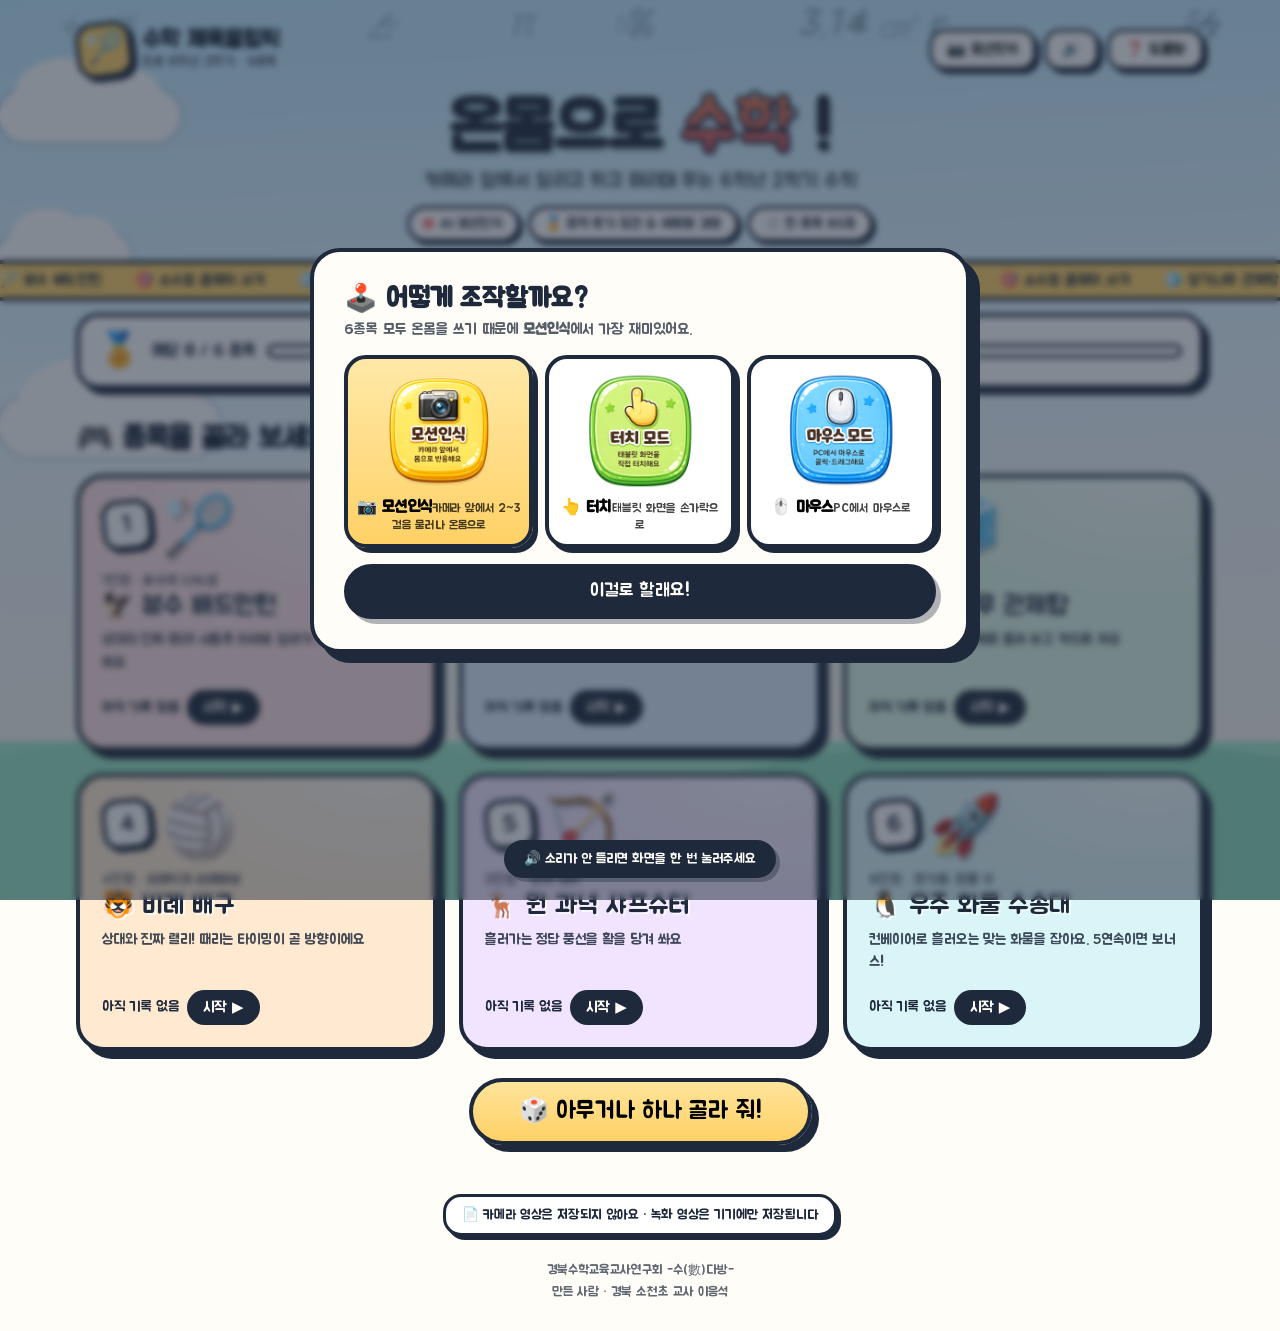
==== index.html @ 49c8850b "수학 체육올림픽 6학년판 첫 배포 초등 6학년 2학기 수학 × 체육 융합 · 모션인식 웹 게임 6종목. 5학년판 엔진을 복제하고 4학년판 pose.js를 얹어 6종목 모두 온몸 포" ====
<!doctype html>
<html lang="ko">
<head>
<meta charset="UTF-8">
<meta name="viewport" content="width=device-width, initial-scale=1, viewport-fit=cover">
<title>🏃 수학 체육올림픽 6학년</title>
<meta name="description" content="초등 6학년 2학기 수학 × 체육 융합. 카메라 앞에서 온몸으로 즐기는 AI 모션인식 수학 놀이 6종목.">
<meta name="theme-color" content="#FFD166">
<meta property="og:type" content="website">
<meta property="og:title" content="🏃 수학 체육올림픽 6학년">
<meta property="og:description" content="초등 6학년 2학기 · 표적·투기 도전 & 네트형 경쟁 6종목">
<meta property="og:locale" content="ko_KR">
<link rel="icon" href="data:image/svg+xml,<svg xmlns='http://www.w3.org/2000/svg' viewBox='0 0 100 100'><text y='.9em' font-size='90'>🏸</text></svg>">
<link rel="stylesheet" href="css/jua.css">
<link rel="stylesheet" href="css/landing.css?v=1">
</head>
<body>

<!-- ══════════ 배경 ══════════ -->
<div class="bg-scene" aria-hidden="true">
  <div class="bg-sky"></div>
  <div class="bg-symbols" id="bgSymbols"></div>
  <i class="cloud" style="width:180px;height:52px;top:10%;animation-duration:64s"></i>
  <i class="cloud" style="width:130px;height:40px;top:26%;animation-duration:82s;animation-delay:-30s"></i>
  <i class="cloud" style="width:220px;height:60px;top:44%;animation-duration:96s;animation-delay:-60s"></i>
  <div class="bg-hills"></div>
</div>

<div class="wrap">

  <!-- ══════════ 헤더 ══════════ -->
  <header class="topbar">
    <div class="brand">
      <span class="brand-badge">🏸</span>
      <span class="brand-txt">
        <strong>수학 체육올림픽</strong>
        <span>초등 6학년 2학기 · 6종목</span>
      </span>
    </div>
    <div class="tools">
      <button class="tool" id="modeBtn">📷 모드</button>
      <button class="tool" id="volBtn">🔊</button>
      <button class="tool" id="helpBtn">❓ 도움말</button>
    </div>
  </header>

  <!-- ══════════ 히어로 ══════════ -->
  <section class="hero">
    <h1 class="hero-title">
      <span class="jump" style="--d:0s">온</span><span class="jump" style="--d:.05s">몸</span><span class="jump" style="--d:.10s">으</span><span class="jump" style="--d:.15s">로</span>
      <span class="jump hot" style="--d:.24s">수</span><span class="jump hot" style="--d:.29s">학</span>
      <span class="jump" style="--d:.36s">!</span>
    </h1>
    <p class="hero-sub">카메라 앞에서 달리고 뛰고 때리며 푸는 6학년 2학기 수학</p>
    <div class="hero-tags">
      <span class="chip"><span class="blink-dot"></span> AI 모션인식</span>
      <span class="chip">🏅 표적·투기 도전 &amp; 네트형 경쟁</span>
      <span class="chip">⏱️ 한 종목 60초</span>
    </div>
  </section>
</div>

<div class="ticker" aria-hidden="true">
  <div class="ticker-track" id="tickerTrack"></div>
</div>

<div class="wrap">
  <!-- ══════════ 진행도 ══════════ -->
  <div id="trophySlot"></div>

  <!-- ══════════ 종목 ══════════ -->
  <div class="sec-head">
    <h2 class="sec-title">🎮 종목을 골라 보세요!</h2>
    <p class="sec-sub">카드를 누르면 바로 시작해요 🚩</p>
  </div>
  <div class="grid" id="grid"></div>

  <div class="cta-row">
    <button class="cta" id="randomStartBtn">🎲 아무거나 하나 골라 줘!</button>
  </div>

  <!-- ══════════ 푸터 ══════════ -->
  <footer class="foot">
    <p class="foot-note">📄 카메라 영상은 저장되지 않아요 · 녹화 영상은 기기에만 저장됩니다</p>
    <p class="foot-credit">
      경북수학교육교사연구회 -수(數)다방-<br>
      만든 사람 · 경북 소천초 교사 이응석
    </p>
  </footer>
</div>

<!-- ══════════ 조작 방식 ══════════ -->
<div class="sheet" id="modeSheet">
  <div class="sheet-box">
    <h2 class="sheet-title">🕹️ 어떻게 조작할까요?</h2>
    <p class="sheet-sub">6종목 모두 온몸을 쓰기 때문에 <b>모션인식</b>에서 가장 재미있어요.</p>
    <div class="mode-row">
      <button class="mode-btn" data-mode="motion">
        <img src="assets/button1.png" alt="">
        <div><b>📷 모션인식</b><small>카메라 앞에서 2~3걸음 물러나 온몸으로</small></div>
      </button>
      <button class="mode-btn" data-mode="touch">
        <img src="assets/button2.png" alt="">
        <div><b>👆 터치</b><small>태블릿 화면을 손가락으로</small></div>
      </button>
      <button class="mode-btn" data-mode="mouse">
        <img src="assets/button3.png" alt="">
        <div><b>🖱️ 마우스</b><small>PC에서 마우스로</small></div>
      </button>
    </div>
    <button class="sheet-close" data-close>이걸로 할래요!</button>
  </div>
</div>

<!-- ══════════ 도움말 ══════════ -->
<div class="sheet" id="helpSheet">
  <div class="sheet-box">
    <h2 class="sheet-title">🏃 온몸으로 답을 때려요!</h2>
    <p class="sheet-sub">정답을 손가락으로 고르는 게 아니라, 달려가고 뛰어서 맞혀요.</p>
    <div class="help-steps">
      <img src="assets/help1.png" alt="1단계 모션 인식은 손을 들어 준비, 2단계 터치 방식은 화면을 눌러 시작">
      <img src="assets/help2.png" alt="3단계 60초 동안 신나게 게임하기, 4단계 사진과 영상 저장하기">
    </div>
    <p class="note">
      <b>계산은 머리로 한 번, 답은 몸으로 한 번.</b><br>
      셔틀콕 아래로 <b>달려가고</b>, 접시를 <b>쳐내고</b>, 공을 <b>내리꽂아요.</b><br>
      3연속 맞히면 단계가 오르고, 마지막 10초는 <b>코인 2배</b>예요!
    </p>
    <button class="sheet-close" data-close>알겠어요!</button>
  </div>
</div>

<script type="module">
import { HighScore, InputMode, FileAudioLoop, showSoundHint } from "./js/engine.js?v=4";
import { CHARACTERS, irisTransition } from "./js/party.js?v=2";

const isMuted = () => localStorage.getItem("smo_muted") === "1";
const bgm = new FileAudioLoop("assets/sounds/bgm.mp3", 0.35);
if (!isMuted()) bgm.play(showSoundHint);

// 카드 색은 종목마다 다르게 — 스테이지 셀렉트처럼 한눈에 구분되게 한다
const UNITS = [
  { id: "n1", emoji: "🏸", unit: "1단원 · 분수의 나눗셈", name: "분수 배드민턴",
    motion: "상대와 진짜 랠리! 셔틀콕 아래로 달려가 자세로 방향을 정해요",
    href: "games/u1-fracdiv.html", bg: "#FFE1E1" },
  { id: "n2", emoji: "🎯", unit: "2단원 · 소수의 나눗셈", name: "소수점 클레이 사격",
    motion: "떨어지는 접시 셋 중 정답만 손을 뻗어 쳐내요",
    href: "games/u2-decdiv.html", bg: "#DCEEFF" },
  { id: "n3", emoji: "🧊", unit: "3단원 · 공간과 입체", name: "쌓기나무 관제탑",
    motion: "손을 크게 휘둘러 입체를 돌려 보고 카드를 쳐요",
    href: "games/u3-solid.html", bg: "#DFF8E7" },
  { id: "n4", emoji: "🏐", unit: "4단원 · 비례식과 비례배분", name: "비례 배구",
    motion: "상대와 진짜 랠리! 때리는 타이밍이 곧 방향이에요",
    href: "games/u4-ratio.html", bg: "#FFEAD1" },
  { id: "n5", emoji: "🏹", unit: "5단원 · 원의 넓이", name: "원 과녁 샤프슈터",
    motion: "흘러가는 정답 풍선을 활을 당겨 쏴요",
    href: "games/u5-circle.html", bg: "#F1E4FF" },
  { id: "n6", emoji: "🚀", unit: "6단원 · 원기둥·원뿔·구", name: "우주 화물 수송대",
    motion: "컨베이어로 흘러오는 맞는 화물을 잡아요. 5연속이면 보너스!",
    href: "games/u6-cylinder.html", bg: "#D9F5F7" },
];

function goToGame(href) {
  bgm.stop();
  irisTransition(() => { location.href = href; });
}

// 별은 따로 저장하지 않고 각 종목의 최고 기록에서 파생한다 (동메달 이상이면 ⭐)
function hasStar(best) { return !!(best && best.label && !best.label.startsWith("🏅")); }

let starCount = 0;
const grid = document.getElementById("grid");
UNITS.forEach((u, i) => {
  const best = HighScore.get(u.id);
  if (hasStar(best)) starCount++;
  const card = document.createElement("button");
  card.className = "card";
  card.style.setProperty("--bg", u.bg);
  card.style.setProperty("--i", i);
  card.innerHTML = `
    <span class="shine" aria-hidden="true"></span>
    ${best ? `<span class="card-medal">${best.label.split(" ")[0]} 기록</span>` : ""}
    <span class="card-top">
      <span class="card-num">${i + 1}</span>
      <span class="card-emoji">${u.emoji}</span>
    </span>
    <span class="card-unit">${u.unit}</span>
    <span class="card-name">${CHARACTERS[u.id].emoji} ${u.name}</span>
    <span class="card-motion">${u.motion}</span>
    <span class="card-foot">
      <span class="card-best">${best ? best.label : "아직 기록 없음"}</span>
      <span class="card-go">시작 ▶</span>
    </span>
  `;
  card.addEventListener("click", () => setTimeout(() => goToGame(u.href), 120));
  grid.appendChild(card);
});

// 진행도 — 몇 종목에서 메달을 땄는지
const trophy = document.getElementById("trophySlot");
const done = starCount, total = UNITS.length;
trophy.innerHTML = `
  <div class="trophy ${done >= total ? "win" : ""}">
    <span style="font-size:clamp(24px,4vw,34px)">${done >= total ? "🏆" : "🏅"}</span>
    <span>${done >= total ? "6종목 모두 메달! 종합 우승!" : `메달 <b>${done}</b> / ${total} 종목`}</span>
    <span class="trophy-bar"><i style="width:${(done / total) * 100}%"></i></span>
  </div>`;

document.getElementById("randomStartBtn").addEventListener("click", () => {
  goToGame(UNITS[Math.floor(Math.random() * UNITS.length)].href);
});

// ── 배경에 떠오르는 수학 기호 ──
const symbols = ["÷", "×", "π", "½", "3.14", "r", "＋", "∠", "㎤", "%", "⅓", "≒"];
const bg = document.getElementById("bgSymbols");
for (let i = 0; i < 14; i++) {
  const s = document.createElement("i");
  s.textContent = symbols[i % symbols.length];
  s.style.left = `${Math.random() * 96}%`;
  s.style.animationDuration = `${18 + Math.random() * 22}s`;
  s.style.animationDelay = `${-Math.random() * 30}s`;
  bg.appendChild(s);
}

// ── 흐르는 띠 ──
const tickerWords = [
  "🏸 분수 배드민턴", "🎯 소수점 클레이 사격", "🧊 쌓기나무 관제탑",
  "🏐 비례 배구", "🏹 원 과녁 샤프슈터", "🚀 우주 화물 수송대",
];
const track = document.getElementById("tickerTrack");
track.innerHTML = [...tickerWords, ...tickerWords].map((w) => `<span>${w}</span>`).join("");

// ── 모달 ──
function openSheet(el) { el.classList.add("open"); }
function closeSheet(el) { el.classList.remove("open"); }
document.querySelectorAll(".sheet").forEach((sheet) => {
  sheet.addEventListener("click", (e) => { if (e.target === sheet) closeSheet(sheet); });
  sheet.querySelectorAll("[data-close]").forEach((b) => b.addEventListener("click", () => closeSheet(sheet)));
});
document.addEventListener("keydown", (e) => {
  if (e.key === "Escape") document.querySelectorAll(".sheet.open").forEach(closeSheet);
});

const modeSheet = document.getElementById("modeSheet");
const modeBtn = document.getElementById("modeBtn");
function refreshModeBtn() {
  modeBtn.textContent = InputMode.label(InputMode.get());
  document.querySelectorAll(".mode-btn").forEach((b) => {
    b.classList.toggle("selected", b.dataset.mode === InputMode.get());
  });
}
modeBtn.addEventListener("click", () => openSheet(modeSheet));
document.querySelectorAll(".mode-btn").forEach((btn) => {
  btn.addEventListener("click", () => { InputMode.set(btn.dataset.mode); refreshModeBtn(); });
});
refreshModeBtn();
// 이번 브라우저 세션(탭)에서 아직 조작 방식을 안 물었다면 첫 진입에 한 번만 띄운다
if (!sessionStorage.getItem("smo6_mode_shown")) {
  sessionStorage.setItem("smo6_mode_shown", "1");
  openSheet(modeSheet);
}

document.getElementById("helpBtn").addEventListener("click", () => openSheet(document.getElementById("helpSheet")));

const volBtn = document.getElementById("volBtn");
volBtn.addEventListener("click", () => {
  const muted = localStorage.getItem("smo_muted") === "1";
  localStorage.setItem("smo_muted", muted ? "0" : "1");
  volBtn.textContent = muted ? "🔊" : "🔇";
  bgm.setMuted(!muted);
});
if (localStorage.getItem("smo_muted") === "1") volBtn.textContent = "🔇";
</script>
</body>
</html>
---- css/jua.css ----
/* 배달의민족 주아체 (Google Fonts 'Jua', SIL OFL 1.1) — 학교망·오프라인에서도 뜨도록 자체 서버에 내장 */
@font-face {
  font-family: 'Jua';
  font-style: normal;
  font-weight: 400;
  font-display: swap;
  src: url(../assets/fonts/jua-2.woff2) format('woff2');
  unicode-range: U+d723-d728, U+d72a-d733, U+d735-d748, U+d74a-d74f, U+d752-d753, U+d755-d757, U+d75a-d75f, U+d762-d764, U+d766-d768, U+d76a-d76b, U+d76d-d76f, U+d771-d787, U+d789-d78b, U+d78d-d78f, U+d791-d797, U+d79a, U+d79c, U+d79e-d7a3, U+f900-f909, U+f90b-f92e;
}
@font-face {
  font-family: 'Jua';
  font-style: normal;
  font-weight: 400;
  font-display: swap;
  src: url(../assets/fonts/jua-3.woff2) format('woff2');
  unicode-range: U+d679-d68b, U+d68e-d69e, U+d6a0, U+d6a2-d6a7, U+d6a9-d6c3, U+d6c6-d6c7, U+d6c9-d6cb, U+d6cd-d6d3, U+d6d5-d6d6, U+d6d8-d6e3, U+d6e5-d6e7, U+d6e9-d6fb, U+d6fd-d717, U+d719-d71f, U+d721-d722;
}
@font-face {
  font-family: 'Jua';
  font-style: normal;
  font-weight: 400;
  font-display: swap;
  src: url(../assets/fonts/jua-4.woff2) format('woff2');
  unicode-range: U+d5bc-d5c7, U+d5ca-d5cb, U+d5cd-d5cf, U+d5d1-d5d7, U+d5d9-d5da, U+d5dc, U+d5de-d5e3, U+d5e6-d5e7, U+d5e9-d5eb, U+d5ed-d5f6, U+d5f8, U+d5fa-d5ff, U+d602-d603, U+d605-d607, U+d609-d60f, U+d612-d613, U+d616-d61b, U+d61d-d637, U+d63a-d63b, U+d63d-d63f, U+d641-d647, U+d64a-d64c, U+d64e-d653, U+d656-d657, U+d659-d65b, U+d65d-d666, U+d668, U+d66a-d678;
}
@font-face {
  font-family: 'Jua';
  font-style: normal;
  font-weight: 400;
  font-display: swap;
  src: url(../assets/fonts/jua-5.woff2) format('woff2');
  unicode-range: U+d507, U+d509-d50b, U+d50d-d513, U+d515-d53b, U+d53e-d53f, U+d541-d543, U+d545-d54c, U+d54e, U+d550, U+d552-d557, U+d55a-d55b, U+d55d-d55f, U+d561-d564, U+d566-d567, U+d56a, U+d56c, U+d56e-d573, U+d576-d577, U+d579-d583, U+d585-d586, U+d58a-d5a4, U+d5a6-d5bb;
}
@font-face {
  font-family: 'Jua';
  font-style: normal;
  font-weight: 400;
  font-display: swap;
  src: url(../assets/fonts/jua-6.woff2) format('woff2');
  unicode-range: U+d464-d477, U+d47a-d47b, U+d47d-d47f, U+d481-d487, U+d489-d48a, U+d48c, U+d48e-d4e7, U+d4e9-d503, U+d505-d506;
}
@font-face {
  font-family: 'Jua';
  font-style: normal;
  font-weight: 400;
  font-display: swap;
  src: url(../assets/fonts/jua-7.woff2) format('woff2');
  unicode-range: U+d3bf-d3c7, U+d3ca-d3cf, U+d3d1-d3eb, U+d3ee-d3ef, U+d3f1-d3f3, U+d3f5-d3fb, U+d3fd-d400, U+d402-d45b, U+d45d-d463;
}
@font-face {
  font-family: 'Jua';
  font-style: normal;
  font-weight: 400;
  font-display: swap;
  src: url(../assets/fonts/jua-8.woff2) format('woff2');
  unicode-range: U+d2ff, U+d302-d304, U+d306-d30b, U+d30f, U+d311-d313, U+d315-d31b, U+d31e, U+d322-d324, U+d326-d327, U+d32a-d32b, U+d32d-d32f, U+d331-d337, U+d339-d33c, U+d33e-d37b, U+d37e-d37f, U+d381-d383, U+d385-d38b, U+d38e-d390, U+d392-d397, U+d39a-d39b, U+d39d-d39f, U+d3a1-d3a7, U+d3a9-d3aa, U+d3ac, U+d3ae-d3b3, U+d3b5-d3b7, U+d3b9-d3bb, U+d3bd-d3be;
}
@font-face {
  font-family: 'Jua';
  font-style: normal;
  font-weight: 400;
  font-display: swap;
  src: url(../assets/fonts/jua-9.woff2) format('woff2');
  unicode-range: U+d257-d27f, U+d281-d29b, U+d29d-d29f, U+d2a1-d2ab, U+d2ad-d2b7, U+d2ba-d2bb, U+d2bd-d2bf, U+d2c1-d2c7, U+d2c9-d2ef, U+d2f2-d2f3, U+d2f5-d2f7, U+d2f9-d2fe;
}
@font-face {
  font-family: 'Jua';
  font-style: normal;
  font-weight: 400;
  font-display: swap;
  src: url(../assets/fonts/jua-10.woff2) format('woff2');
  unicode-range: U+d1b4, U+d1b6-d1f3, U+d1f5-d22b, U+d22e-d22f, U+d231-d233, U+d235-d23b, U+d23d-d240, U+d242-d256;
}
@font-face {
  font-family: 'Jua';
  font-style: normal;
  font-weight: 400;
  font-display: swap;
  src: url(../assets/fonts/jua-11.woff2) format('woff2');
  unicode-range: U+d105-d12f, U+d132-d133, U+d135-d137, U+d139-d13f, U+d141-d142, U+d144, U+d146-d14b, U+d14e-d14f, U+d151-d153, U+d155-d15b, U+d15e-d187, U+d189-d19f, U+d1a2-d1a3, U+d1a5-d1a7, U+d1a9-d1af, U+d1b2-d1b3;
}
@font-face {
  font-family: 'Jua';
  font-style: normal;
  font-weight: 400;
  font-display: swap;
  src: url(../assets/fonts/jua-12.woff2) format('woff2');
  unicode-range: U+d04b-d04f, U+d051-d057, U+d059-d06b, U+d06d-d06f, U+d071-d073, U+d075-d07b, U+d07e-d0a3, U+d0a6-d0a7, U+d0a9-d0ab, U+d0ad-d0b3, U+d0b6, U+d0b8, U+d0ba-d0bf, U+d0c2-d0c3, U+d0c5-d0c7, U+d0c9-d0cf, U+d0d2, U+d0d6-d0db, U+d0de-d0df, U+d0e1-d0e3, U+d0e5-d0eb, U+d0ee-d0f0, U+d0f2-d104;
}
@font-face {
  font-family: 'Jua';
  font-style: normal;
  font-weight: 400;
  font-display: swap;
  src: url(../assets/fonts/jua-13.woff2) format('woff2');
  unicode-range: U+cfa2-cfc3, U+cfc5-cfdf, U+cfe2-cfe3, U+cfe5-cfe7, U+cfe9-cff4, U+cff6-cffb, U+cffd-cfff, U+d001-d003, U+d005-d017, U+d019-d033, U+d036-d037, U+d039-d03b, U+d03d-d04a;
}
@font-face {
  font-family: 'Jua';
  font-style: normal;
  font-weight: 400;
  font-display: swap;
  src: url(../assets/fonts/jua-14.woff2) format('woff2');
  unicode-range: U+cef0-cef3, U+cef6, U+cef9-ceff, U+cf01-cf03, U+cf05-cf07, U+cf09-cf0f, U+cf11-cf12, U+cf14-cf1b, U+cf1d-cf1f, U+cf21-cf2f, U+cf31-cf53, U+cf56-cf57, U+cf59-cf5b, U+cf5d-cf63, U+cf66, U+cf68, U+cf6a-cf6f, U+cf71-cf84, U+cf86-cf8b, U+cf8d-cfa1;
}
@font-face {
  font-family: 'Jua';
  font-style: normal;
  font-weight: 400;
  font-display: swap;
  src: url(../assets/fonts/jua-15.woff2) format('woff2');
  unicode-range: U+ce3c-ce57, U+ce5a-ce5b, U+ce5d-ce5f, U+ce61-ce67, U+ce6a, U+ce6c, U+ce6e-ce73, U+ce76-ce77, U+ce79-ce7b, U+ce7d-ce83, U+ce85-ce88, U+ce8a-ce8f, U+ce91-ce93, U+ce95-ce97, U+ce99-ce9f, U+cea2, U+cea4-ceab, U+cead-cee3, U+cee6-cee7, U+cee9-ceeb, U+ceed-ceef;
}
@font-face {
  font-family: 'Jua';
  font-style: normal;
  font-weight: 400;
  font-display: swap;
  src: url(../assets/fonts/jua-16.woff2) format('woff2');
  unicode-range: U+cd92-cd93, U+cd96-cd97, U+cd99-cd9b, U+cd9d-cda3, U+cda6-cda8, U+cdaa-cdaf, U+cdb1-cdc3, U+cdc5-cdcb, U+cdcd-cde7, U+cde9-ce03, U+ce05-ce1f, U+ce22-ce34, U+ce36-ce3b;
}
@font-face {
  font-family: 'Jua';
  font-style: normal;
  font-weight: 400;
  font-display: swap;
  src: url(../assets/fonts/jua-17.woff2) format('woff2');
  unicode-range: U+ccef-cd07, U+cd0a-cd0b, U+cd0d-cd1a, U+cd1c, U+cd1e-cd2b, U+cd2d-cd5b, U+cd5d-cd77, U+cd79-cd91;
}
@font-face {
  font-family: 'Jua';
  font-style: normal;
  font-weight: 400;
  font-display: swap;
  src: url(../assets/fonts/jua-18.woff2) format('woff2');
  unicode-range: U+cc3f-cc43, U+cc46-cc47, U+cc49-cc4b, U+cc4d-cc53, U+cc55-cc58, U+cc5a-cc5f, U+cc61-cc97, U+cc9a-cc9b, U+cc9d-cc9f, U+cca1-cca7, U+ccaa, U+ccac, U+ccae-ccb3, U+ccb6-ccb7, U+ccb9-ccbb, U+ccbd-cccf, U+ccd1-cce3, U+cce5-ccee;
}
@font-face {
  font-family: 'Jua';
  font-style: normal;
  font-weight: 400;
  font-display: swap;
  src: url(../assets/fonts/jua-19.woff2) format('woff2');
  unicode-range: U+cb91-cbd3, U+cbd5-cbe3, U+cbe5-cc0b, U+cc0e-cc0f, U+cc11-cc13, U+cc15-cc1b, U+cc1d-cc20, U+cc23-cc27, U+cc2a-cc2b, U+cc2d, U+cc2f, U+cc31-cc37, U+cc3a, U+cc3c;
}
@font-face {
  font-family: 'Jua';
  font-style: normal;
  font-weight: 400;
  font-display: swap;
  src: url(../assets/fonts/jua-20.woff2) format('woff2');
  unicode-range: U+caf4-cb47, U+cb4a-cb90;
}
@font-face {
  font-family: 'Jua';
  font-style: normal;
  font-weight: 400;
  font-display: swap;
  src: url(../assets/fonts/jua-21.woff2) format('woff2');
  unicode-range: U+ca4a-ca4b, U+ca4e-ca4f, U+ca51-ca53, U+ca55-ca5b, U+ca5d-ca60, U+ca62-ca83, U+ca85-cabb, U+cabe-cabf, U+cac1-cac3, U+cac5-cacb, U+cacd-cad0, U+cad2, U+cad4-cad8, U+cada-caf3;
}
@font-face {
  font-family: 'Jua';
  font-style: normal;
  font-weight: 400;
  font-display: swap;
  src: url(../assets/fonts/jua-22.woff2) format('woff2');
  unicode-range: U+c996-c997, U+c99a-c99c, U+c99e-c9bf, U+c9c2-c9c3, U+c9c5-c9c7, U+c9c9-c9cf, U+c9d2, U+c9d4, U+c9d7-c9d8, U+c9db, U+c9de-c9df, U+c9e1-c9e3, U+c9e5-c9e6, U+c9e8-c9eb, U+c9ee-c9f0, U+c9f2-c9f7, U+c9f9-ca0b, U+ca0d-ca28, U+ca2a-ca49;
}
@font-face {
  font-family: 'Jua';
  font-style: normal;
  font-weight: 400;
  font-display: swap;
  src: url(../assets/fonts/jua-23.woff2) format('woff2');
  unicode-range: U+c8e9-c8f4, U+c8f6-c8fb, U+c8fe-c8ff, U+c901-c903, U+c905-c90b, U+c90e-c910, U+c912-c917, U+c919-c92b, U+c92d-c94f, U+c951-c953, U+c955-c96b, U+c96d-c973, U+c975-c987, U+c98a-c98b, U+c98d-c98f, U+c991-c995;
}
@font-face {
  font-family: 'Jua';
  font-style: normal;
  font-weight: 400;
  font-display: swap;
  src: url(../assets/fonts/jua-24.woff2) format('woff2');
  unicode-range: U+c841-c84b, U+c84d-c86f, U+c872-c873, U+c875-c877, U+c879-c87f, U+c882-c884, U+c887-c88a, U+c88d-c8c3, U+c8c5-c8df, U+c8e1-c8e8;
}
@font-face {
  font-family: 'Jua';
  font-style: normal;
  font-weight: 400;
  font-display: swap;
  src: url(../assets/fonts/jua-25.woff2) format('woff2');
  unicode-range: U+c779-c77b, U+c77e-c782, U+c786, U+c78b, U+c78d, U+c78f, U+c792-c793, U+c795, U+c797, U+c799-c79f, U+c7a2, U+c7a7-c7ab, U+c7ae-c7bb, U+c7bd-c7c0, U+c7c2-c7c7, U+c7c9-c7dc, U+c7de-c7ff, U+c802-c803, U+c805-c807, U+c809, U+c80b-c80f, U+c812, U+c814, U+c817-c81b, U+c81e-c81f, U+c821-c823, U+c825-c82e, U+c830-c837, U+c839-c83b, U+c83d-c840;
}
@font-face {
  font-family: 'Jua';
  font-style: normal;
  font-weight: 400;
  font-display: swap;
  src: url(../assets/fonts/jua-26.woff2) format('woff2');
  unicode-range: U+c6bb-c6bf, U+c6c2, U+c6c4, U+c6c6-c6cb, U+c6ce-c6cf, U+c6d1-c6d3, U+c6d5-c6db, U+c6dd-c6df, U+c6e1-c6e7, U+c6e9-c6eb, U+c6ed-c6ef, U+c6f1-c6f8, U+c6fa-c703, U+c705-c707, U+c709-c70b, U+c70d-c716, U+c718, U+c71a-c71f, U+c722-c723, U+c725-c727, U+c729-c734, U+c736-c73b, U+c73e-c73f, U+c741-c743, U+c745-c74b, U+c74e-c750, U+c752-c757, U+c759-c773, U+c776-c777;
}
@font-face {
  font-family: 'Jua';
  font-style: normal;
  font-weight: 400;
  font-display: swap;
  src: url(../assets/fonts/jua-27.woff2) format('woff2');
  unicode-range: U+c5f5-c5fb, U+c5fe, U+c602-c605, U+c607, U+c609-c60f, U+c611-c61a, U+c61c-c623, U+c626-c627, U+c629-c62b, U+c62d, U+c62f-c632, U+c636, U+c638, U+c63a-c63f, U+c642-c643, U+c645-c647, U+c649-c652, U+c656-c65b, U+c65d-c65f, U+c661-c663, U+c665-c677, U+c679-c67b, U+c67d-c693, U+c696-c697, U+c699-c69b, U+c69d-c6a3, U+c6a6, U+c6a8, U+c6aa-c6af, U+c6b2-c6b3, U+c6b5-c6b7, U+c6b9-c6ba;
}
@font-face {
  font-family: 'Jua';
  font-style: normal;
  font-weight: 400;
  font-display: swap;
  src: url(../assets/fonts/jua-28.woff2) format('woff2');
  unicode-range: U+c517-c527, U+c52a-c52b, U+c52d-c52f, U+c531-c538, U+c53a, U+c53c, U+c53e-c543, U+c546-c547, U+c54b, U+c54d-c552, U+c556, U+c55a-c55b, U+c55d, U+c55f, U+c562-c563, U+c565-c567, U+c569-c56f, U+c572, U+c574, U+c576-c57b, U+c57e-c57f, U+c581-c583, U+c585-c586, U+c588-c58b, U+c58e, U+c590, U+c592-c596, U+c599-c5b3, U+c5b6-c5b7, U+c5ba, U+c5be-c5c3, U+c5ca-c5cb, U+c5cd, U+c5cf, U+c5d2-c5d3, U+c5d5-c5d7, U+c5d9-c5df, U+c5e1-c5e2, U+c5e4, U+c5e6-c5eb, U+c5ef, U+c5f1-c5f3;
}
@font-face {
  font-family: 'Jua';
  font-style: normal;
  font-weight: 400;
  font-display: swap;
  src: url(../assets/fonts/jua-29.woff2) format('woff2');
  unicode-range: U+c475-c4ef, U+c4f2-c4f3, U+c4f5-c4f7, U+c4f9-c4ff, U+c502-c50b, U+c50d-c516;
}
@font-face {
  font-family: 'Jua';
  font-style: normal;
  font-weight: 400;
  font-display: swap;
  src: url(../assets/fonts/jua-30.woff2) format('woff2');
  unicode-range: U+c3d0-c3d7, U+c3da-c3db, U+c3dd-c3de, U+c3e1-c3ec, U+c3ee-c3f3, U+c3f5-c42b, U+c42d-c463, U+c466-c474;
}
@font-face {
  font-family: 'Jua';
  font-style: normal;
  font-weight: 400;
  font-display: swap;
  src: url(../assets/fonts/jua-31.woff2) format('woff2');
  unicode-range: U+c32b-c367, U+c36a-c36b, U+c36d-c36f, U+c371-c377, U+c37a-c37b, U+c37e-c383, U+c385-c387, U+c389-c3cf;
}
@font-face {
  font-family: 'Jua';
  font-style: normal;
  font-weight: 400;
  font-display: swap;
  src: url(../assets/fonts/jua-32.woff2) format('woff2');
  unicode-range: U+c26a-c26b, U+c26d-c26f, U+c271-c273, U+c275-c27b, U+c27e-c287, U+c289-c28f, U+c291-c297, U+c299-c29a, U+c29c-c2a3, U+c2a5-c2a7, U+c2a9-c2ab, U+c2ad-c2b3, U+c2b6, U+c2b8, U+c2ba-c2bb, U+c2bd-c2db, U+c2de-c2df, U+c2e1-c2e2, U+c2e5-c2ea, U+c2ee, U+c2f0, U+c2f2-c2f5, U+c2f7, U+c2fa-c2fb, U+c2fd-c2ff, U+c301-c307, U+c309-c30c, U+c30e-c312, U+c315-c323, U+c325-c328, U+c32a;
}
@font-face {
  font-family: 'Jua';
  font-style: normal;
  font-weight: 400;
  font-display: swap;
  src: url(../assets/fonts/jua-33.woff2) format('woff2');
  unicode-range: U+c1bc-c1c3, U+c1c5-c1df, U+c1e1-c1fb, U+c1fd-c203, U+c205-c20c, U+c20e, U+c210-c217, U+c21a-c21b, U+c21d-c21e, U+c221-c227, U+c229-c22a, U+c22c, U+c22e, U+c230, U+c233-c24f, U+c251-c257, U+c259-c269;
}
@font-face {
  font-family: 'Jua';
  font-style: normal;
  font-weight: 400;
  font-display: swap;
  src: url(../assets/fonts/jua-34.woff2) format('woff2');
  unicode-range: U+c101-c11b, U+c11f, U+c121-c123, U+c125-c12b, U+c12e, U+c132-c137, U+c13a-c13b, U+c13d-c13f, U+c141-c147, U+c14a, U+c14c-c153, U+c155-c157, U+c159-c15b, U+c15d-c166, U+c169-c16f, U+c171-c177, U+c179-c18b, U+c18e-c18f, U+c191-c193, U+c195-c19b, U+c19d-c19e, U+c1a0, U+c1a2-c1a4, U+c1a6-c1bb;
}
@font-face {
  font-family: 'Jua';
  font-style: normal;
  font-weight: 400;
  font-display: swap;
  src: url(../assets/fonts/jua-35.woff2) format('woff2');
  unicode-range: U+c049-c057, U+c059-c05b, U+c05d-c05f, U+c061-c067, U+c069-c08f, U+c091-c0ab, U+c0ae-c0af, U+c0b1-c0b3, U+c0b5, U+c0b7-c0bb, U+c0be, U+c0c2-c0c7, U+c0ca-c0cb, U+c0cd-c0cf, U+c0d1-c0d7, U+c0d9-c0da, U+c0dc, U+c0de-c0e3, U+c0e5-c0eb, U+c0ed-c0f3, U+c0f6, U+c0f8, U+c0fa-c0ff;
}
@font-face {
  font-family: 'Jua';
  font-style: normal;
  font-weight: 400;
  font-display: swap;
  src: url(../assets/fonts/jua-36.woff2) format('woff2');
  unicode-range: U+bfa7-bfaf, U+bfb1-bfc4, U+bfc6-bfcb, U+bfce-bfcf, U+bfd1-bfd3, U+bfd5-bfdb, U+bfdd-c048;
}
@font-face {
  font-family: 'Jua';
  font-style: normal;
  font-weight: 400;
  font-display: swap;
  src: url(../assets/fonts/jua-37.woff2) format('woff2');
  unicode-range: U+bf07, U+bf09-bf3f, U+bf41-bf4f, U+bf52-bf54, U+bf56-bfa6;
}
@font-face {
  font-family: 'Jua';
  font-style: normal;
  font-weight: 400;
  font-display: swap;
  src: url(../assets/fonts/jua-38.woff2) format('woff2');
  unicode-range: U+be56, U+be58, U+be5c-be5f, U+be62-be63, U+be65-be67, U+be69-be74, U+be76-be7b, U+be7e-be7f, U+be81-be8e, U+be90, U+be92-bea7, U+bea9-becf, U+bed2-bed3, U+bed5-bed6, U+bed9-bee3, U+bee6-bf06;
}
@font-face {
  font-family: 'Jua';
  font-style: normal;
  font-weight: 400;
  font-display: swap;
  src: url(../assets/fonts/jua-39.woff2) format('woff2');
  unicode-range: U+bdb0-bdd3, U+bdd5-bdef, U+bdf1-be0b, U+be0d-be0f, U+be11-be13, U+be15-be43, U+be46-be47, U+be49-be4b, U+be4d-be53;
}
@font-face {
  font-family: 'Jua';
  font-style: normal;
  font-weight: 400;
  font-display: swap;
  src: url(../assets/fonts/jua-40.woff2) format('woff2');
  unicode-range: U+bd03, U+bd06, U+bd08, U+bd0a-bd0f, U+bd11-bd22, U+bd25-bd47, U+bd49-bd58, U+bd5a-bd7f, U+bd82-bd83, U+bd85-bd87, U+bd8a-bd8f, U+bd91-bd92, U+bd94, U+bd96-bd98, U+bd9a-bdaf;
}
@font-face {
  font-family: 'Jua';
  font-style: normal;
  font-weight: 400;
  font-display: swap;
  src: url(../assets/fonts/jua-41.woff2) format('woff2');
  unicode-range: U+bc4e-bc83, U+bc86-bc87, U+bc89-bc8b, U+bc8d-bc93, U+bc96, U+bc98, U+bc9b-bc9f, U+bca2-bca3, U+bca5-bca7, U+bca9-bcb2, U+bcb4-bcbb, U+bcbe-bcbf, U+bcc1-bcc3, U+bcc5-bccc, U+bcce-bcd0, U+bcd2-bcd4, U+bcd6-bcf3, U+bcf7, U+bcf9-bcfb, U+bcfd-bd02;
}
@font-face {
  font-family: 'Jua';
  font-style: normal;
  font-weight: 400;
  font-display: swap;
  src: url(../assets/fonts/jua-42.woff2) format('woff2');
  unicode-range: U+bb90-bba3, U+bba5-bbab, U+bbad-bbbf, U+bbc1-bbf7, U+bbfa-bbfb, U+bbfd-bbfe, U+bc01-bc07, U+bc09-bc0a, U+bc0e, U+bc10, U+bc12-bc13, U+bc17, U+bc19-bc1a, U+bc1e, U+bc20-bc23, U+bc26, U+bc28, U+bc2a-bc2c, U+bc2e-bc2f, U+bc32-bc33, U+bc35-bc37, U+bc39-bc3f, U+bc41-bc42, U+bc44, U+bc46-bc48, U+bc4a-bc4d;
}
@font-face {
  font-family: 'Jua';
  font-style: normal;
  font-weight: 400;
  font-display: swap;
  src: url(../assets/fonts/jua-43.woff2) format('woff2');
  unicode-range: U+bae6-bafb, U+bafd-bb17, U+bb19-bb33, U+bb37, U+bb39-bb3a, U+bb3d-bb43, U+bb45-bb46, U+bb48, U+bb4a-bb4f, U+bb51-bb53, U+bb55-bb57, U+bb59-bb62, U+bb64-bb8f;
}
@font-face {
  font-family: 'Jua';
  font-style: normal;
  font-weight: 400;
  font-display: swap;
  src: url(../assets/fonts/jua-44.woff2) format('woff2');
  unicode-range: U+ba30-ba37, U+ba3a-ba3b, U+ba3d-ba3f, U+ba41-ba47, U+ba49-ba4a, U+ba4c, U+ba4e-ba53, U+ba56-ba57, U+ba59-ba5b, U+ba5d-ba63, U+ba65-ba66, U+ba68-ba6f, U+ba71-ba73, U+ba75-ba77, U+ba79-ba84, U+ba86, U+ba88-baa7, U+baaa, U+baad-baaf, U+bab1-bab7, U+baba, U+babc, U+babe-bae5;
}
@font-face {
  font-family: 'Jua';
  font-style: normal;
  font-weight: 400;
  font-display: swap;
  src: url(../assets/fonts/jua-45.woff2) format('woff2');
  unicode-range: U+b96e-b973, U+b976-b977, U+b979-b97b, U+b97d-b983, U+b986, U+b988, U+b98a-b98d, U+b98f-b9ab, U+b9ae-b9af, U+b9b1-b9b3, U+b9b5-b9bb, U+b9be, U+b9c0, U+b9c2-b9c7, U+b9ca-b9cb, U+b9cd, U+b9d2-b9d7, U+b9da, U+b9dc, U+b9df-b9e0, U+b9e2, U+b9e6-b9e7, U+b9e9-b9f3, U+b9f6, U+b9f8, U+b9fb-ba2f;
}
@font-face {
  font-family: 'Jua';
  font-style: normal;
  font-weight: 400;
  font-display: swap;
  src: url(../assets/fonts/jua-46.woff2) format('woff2');
  unicode-range: U+b8bf-b8cb, U+b8cd-b8e0, U+b8e2-b8e7, U+b8ea-b8eb, U+b8ed-b8ef, U+b8f1-b8f7, U+b8fa, U+b8fc, U+b8fe-b903, U+b905-b917, U+b919-b91f, U+b921-b93b, U+b93d-b957, U+b95a-b95b, U+b95d-b95f, U+b961-b967, U+b969-b96c;
}
@font-face {
  font-family: 'Jua';
  font-style: normal;
  font-weight: 400;
  font-display: swap;
  src: url(../assets/fonts/jua-47.woff2) format('woff2');
  unicode-range: U+b80d-b80f, U+b811-b817, U+b81a, U+b81c-b823, U+b826-b827, U+b829-b82b, U+b82d-b833, U+b836, U+b83a-b83f, U+b841-b85b, U+b85e-b85f, U+b861-b863, U+b865-b86b, U+b86e, U+b870, U+b872-b8af, U+b8b1-b8be;
}
@font-face {
  font-family: 'Jua';
  font-style: normal;
  font-weight: 400;
  font-display: swap;
  src: url(../assets/fonts/jua-48.woff2) format('woff2');
  unicode-range: U+b74d-b75f, U+b761-b763, U+b765-b774, U+b776-b77b, U+b77e-b77f, U+b781-b783, U+b785-b78b, U+b78e, U+b792-b796, U+b79a-b79b, U+b79d-b7a7, U+b7aa, U+b7ae-b7b3, U+b7b6-b7c8, U+b7ca-b7eb, U+b7ee-b7ef, U+b7f1-b7f3, U+b7f5-b7fb, U+b7fe, U+b802-b806, U+b80a-b80b;
}
@font-face {
  font-family: 'Jua';
  font-style: normal;
  font-weight: 400;
  font-display: swap;
  src: url(../assets/fonts/jua-49.woff2) format('woff2');
  unicode-range: U+b6a7-b6aa, U+b6ac-b6b0, U+b6b2-b6ef, U+b6f1-b727, U+b72a-b72b, U+b72d-b72e, U+b731-b737, U+b739-b73a, U+b73c-b743, U+b745-b74c;
}
@font-face {
  font-family: 'Jua';
  font-style: normal;
  font-weight: 400;
  font-display: swap;
  src: url(../assets/fonts/jua-50.woff2) format('woff2');
  unicode-range: U+b605-b60f, U+b612-b617, U+b619-b624, U+b626-b69b, U+b69e-b6a3, U+b6a5-b6a6;
}
@font-face {
  font-family: 'Jua';
  font-style: normal;
  font-weight: 400;
  font-display: swap;
  src: url(../assets/fonts/jua-51.woff2) format('woff2');
  unicode-range: U+b55f, U+b562-b583, U+b585-b59f, U+b5a2-b5a3, U+b5a5-b5a7, U+b5a9-b5b2, U+b5b5-b5ba, U+b5bd-b604;
}
@font-face {
  font-family: 'Jua';
  font-style: normal;
  font-weight: 400;
  font-display: swap;
  src: url(../assets/fonts/jua-52.woff2) format('woff2');
  unicode-range: U+b4a5-b4b6, U+b4b8-b4bf, U+b4c1-b4c7, U+b4c9-b4db, U+b4de-b4df, U+b4e1-b4e2, U+b4e5-b4eb, U+b4ee, U+b4f0, U+b4f2-b513, U+b516-b517, U+b519-b51a, U+b51d-b523, U+b526, U+b528, U+b52b-b52f, U+b532-b533, U+b535-b537, U+b539-b53f, U+b541-b544, U+b546-b54b, U+b54d-b54f, U+b551-b55b, U+b55d-b55e;
}
@font-face {
  font-family: 'Jua';
  font-style: normal;
  font-weight: 400;
  font-display: swap;
  src: url(../assets/fonts/jua-53.woff2) format('woff2');
  unicode-range: U+b3f8-b3fb, U+b3fd-b40f, U+b411-b417, U+b419-b41b, U+b41d-b41f, U+b421-b427, U+b42a-b42b, U+b42d-b44f, U+b452-b453, U+b455-b457, U+b459-b45f, U+b462-b464, U+b466-b46b, U+b46d-b47f, U+b481-b4a3;
}
@font-face {
  font-family: 'Jua';
  font-style: normal;
  font-weight: 400;
  font-display: swap;
  src: url(../assets/fonts/jua-54.woff2) format('woff2');
  unicode-range: U+b342-b353, U+b356-b357, U+b359-b35b, U+b35d-b35e, U+b360-b363, U+b366, U+b368, U+b36a-b36d, U+b36f, U+b372-b373, U+b375-b377, U+b379-b37f, U+b381-b382, U+b384, U+b386-b38b, U+b38d-b3c3, U+b3c6-b3c7, U+b3c9-b3ca, U+b3cd-b3d3, U+b3d6, U+b3d8, U+b3da-b3f7;
}
@font-face {
  font-family: 'Jua';
  font-style: normal;
  font-weight: 400;
  font-display: swap;
  src: url(../assets/fonts/jua-55.woff2) format('woff2');
  unicode-range: U+b27c-b283, U+b285-b28f, U+b292-b293, U+b295-b297, U+b29a-b29f, U+b2a1-b2a4, U+b2a7-b2a9, U+b2ab, U+b2ad-b2c7, U+b2ca-b2cb, U+b2cd-b2cf, U+b2d1-b2d7, U+b2da, U+b2dc, U+b2de-b2e3, U+b2e7, U+b2e9-b2ea, U+b2ef-b2f3, U+b2f6, U+b2f8, U+b2fa-b2fb, U+b2fd-b2fe, U+b302-b303, U+b305-b307, U+b309-b30f, U+b312, U+b316-b31b, U+b31d-b341;
}
@font-face {
  font-family: 'Jua';
  font-style: normal;
  font-weight: 400;
  font-display: swap;
  src: url(../assets/fonts/jua-56.woff2) format('woff2');
  unicode-range: U+b1d6-b1e7, U+b1e9-b1fc, U+b1fe-b203, U+b206-b207, U+b209-b20b, U+b20d-b213, U+b216-b21f, U+b221-b257, U+b259-b273, U+b275-b27b;
}
@font-face {
  font-family: 'Jua';
  font-style: normal;
  font-weight: 400;
  font-display: swap;
  src: url(../assets/fonts/jua-57.woff2) format('woff2');
  unicode-range: U+b120-b122, U+b126-b127, U+b129-b12b, U+b12d-b133, U+b136, U+b138, U+b13a-b13f, U+b142-b143, U+b145-b14f, U+b151-b153, U+b156-b157, U+b159-b177, U+b17a-b17b, U+b17d-b17f, U+b181-b187, U+b189-b18c, U+b18e-b191, U+b195-b1a7, U+b1a9-b1cb, U+b1cd-b1d5;
}
@font-face {
  font-family: 'Jua';
  font-style: normal;
  font-weight: 400;
  font-display: swap;
  src: url(../assets/fonts/jua-58.woff2) format('woff2');
  unicode-range: U+b05f-b07b, U+b07e-b07f, U+b081-b083, U+b085-b08b, U+b08d-b097, U+b09b, U+b09d-b09f, U+b0a2-b0a7, U+b0aa, U+b0b0, U+b0b2, U+b0b6-b0b7, U+b0b9-b0bb, U+b0bd-b0c3, U+b0c6-b0c7, U+b0ca-b0cf, U+b0d1-b0df, U+b0e1-b0e4, U+b0e6-b107, U+b10a-b10b, U+b10d-b10f, U+b111-b112, U+b114-b117, U+b119-b11a, U+b11c-b11f;
}
@font-face {
  font-family: 'Jua';
  font-style: normal;
  font-weight: 400;
  font-display: swap;
  src: url(../assets/fonts/jua-59.woff2) format('woff2');
  unicode-range: U+afac-afb7, U+afba-afbb, U+afbd-afbf, U+afc1-afc6, U+afca-afcc, U+afce-afd3, U+afd5-afe7, U+afe9-afef, U+aff1-b00b, U+b00d-b00f, U+b011-b013, U+b015-b01b, U+b01d-b027, U+b029-b043, U+b045-b047, U+b049, U+b04b, U+b04d-b052, U+b055-b056, U+b058-b05c, U+b05e;
}
@font-face {
  font-family: 'Jua';
  font-style: normal;
  font-weight: 400;
  font-display: swap;
  src: url(../assets/fonts/jua-60.woff2) format('woff2');
  unicode-range: U+af03-af07, U+af09-af2b, U+af2e-af33, U+af35-af3b, U+af3e-af40, U+af44-af47, U+af4a-af5c, U+af5e-af63, U+af65-af7f, U+af81-afab;
}
@font-face {
  font-family: 'Jua';
  font-style: normal;
  font-weight: 400;
  font-display: swap;
  src: url(../assets/fonts/jua-61.woff2) format('woff2');
  unicode-range: U+ae56-ae5b, U+ae5e-ae60, U+ae62-ae64, U+ae66-ae67, U+ae69-ae6b, U+ae6d-ae83, U+ae85-aebb, U+aebf, U+aec1-aec3, U+aec5-aecb, U+aece, U+aed0, U+aed2-aed7, U+aed9-aef3, U+aef5-af02;
}
@font-face {
  font-family: 'Jua';
  font-style: normal;
  font-weight: 400;
  font-display: swap;
  src: url(../assets/fonts/jua-62.woff2) format('woff2');
  unicode-range: U+ad9c-ada3, U+ada5-adbf, U+adc1-adc3, U+adc5-adc7, U+adc9-add2, U+add4-addb, U+addd-addf, U+ade1-ade3, U+ade5-adf7, U+adfa-adfb, U+adfd-adff, U+ae02-ae07, U+ae0a, U+ae0c, U+ae0e-ae13, U+ae15-ae2f, U+ae31-ae33, U+ae35-ae37, U+ae39-ae3f, U+ae42, U+ae44, U+ae46-ae49, U+ae4b, U+ae4f, U+ae51-ae53, U+ae55;
}
@font-face {
  font-family: 'Jua';
  font-style: normal;
  font-weight: 400;
  font-display: swap;
  src: url(../assets/fonts/jua-63.woff2) format('woff2');
  unicode-range: U+ace2-ace3, U+ace5-ace6, U+ace9-acef, U+acf2, U+acf4, U+acf7-acfb, U+acfe-acff, U+ad01-ad03, U+ad05-ad0b, U+ad0d-ad10, U+ad12-ad1b, U+ad1d-ad33, U+ad35-ad48, U+ad4a-ad4f, U+ad51-ad6b, U+ad6e-ad6f, U+ad71-ad72, U+ad77-ad7c, U+ad7e, U+ad80, U+ad82-ad87, U+ad89-ad8b, U+ad8d-ad8f, U+ad91-ad9b;
}
@font-face {
  font-family: 'Jua';
  font-style: normal;
  font-weight: 400;
  font-display: swap;
  src: url(../assets/fonts/jua-64.woff2) format('woff2');
  unicode-range: U+ac25-ac2c, U+ac2e, U+ac30, U+ac32-ac37, U+ac39-ac3f, U+ac41-ac4c, U+ac4e-ac6f, U+ac72-ac73, U+ac75-ac76, U+ac79-ac7f, U+ac82, U+ac84-ac88, U+ac8a-ac8b, U+ac8d-ac8f, U+ac91-ac93, U+ac95-ac9b, U+ac9d-ac9e, U+aca1-aca7, U+acab, U+acad-acaf, U+acb1-acb7, U+acba-acbb, U+acbe-acc0, U+acc2-acc3, U+acc5-acdf;
}
@font-face {
  font-family: 'Jua';
  font-style: normal;
  font-weight: 400;
  font-display: swap;
  src: url(../assets/fonts/jua-65.woff2) format('woff2');
  unicode-range: U+99df, U+99ed, U+99f1, U+99ff, U+9a01, U+9a08, U+9a0e-9a0f, U+9a19, U+9a2b, U+9a30, U+9a36-9a37, U+9a40, U+9a43, U+9a45, U+9a4d, U+9a55, U+9a57, U+9a5a-9a5b, U+9a5f, U+9a62, U+9a65, U+9a69-9a6a, U+9aa8, U+9ab8, U+9ad3, U+9ae5, U+9aee, U+9b1a, U+9b27, U+9b2a, U+9b31, U+9b3c, U+9b41-9b45, U+9b4f, U+9b54, U+9b5a, U+9b6f, U+9b8e, U+9b91, U+9b9f, U+9bab, U+9bae, U+9bc9, U+9bd6, U+9be4, U+9be8, U+9c0d, U+9c10, U+9c12, U+9c15, U+9c25, U+9c32, U+9c3b, U+9c47, U+9c49, U+9c57, U+9ce5, U+9ce7, U+9ce9, U+9cf3-9cf4, U+9cf6, U+9d09, U+9d1b, U+9d26, U+9d28, U+9d3b, U+9d51, U+9d5d, U+9d60-9d61, U+9d6c, U+9d72, U+9da9, U+9daf, U+9db4, U+9dc4, U+9dd7, U+9df2, U+9df8-9dfa, U+9e1a, U+9e1e, U+9e75, U+9e79, U+9e7d, U+9e7f, U+9e92-9e93, U+9e97, U+9e9d, U+9e9f, U+9ea5, U+9eb4-9eb5, U+9ebb, U+9ebe, U+9ec3, U+9ecd-9ece, U+9ed4, U+9ed8, U+9edb-9edc, U+9ede, U+9ee8, U+9ef4, U+9f07-9f08, U+9f0e, U+9f13, U+9f20, U+9f3b, U+9f4a-9f4b, U+9f4e, U+9f52, U+9f5f, U+9f61, U+9f67, U+9f6a, U+9f6c, U+9f77, U+9f8d, U+9f90, U+9f95, U+9f9c, U+ac02-ac03, U+ac05-ac06, U+ac09-ac0f, U+ac17-ac18, U+ac1b, U+ac1e-ac1f, U+ac21-ac23;
}
@font-face {
  font-family: 'Jua';
  font-style: normal;
  font-weight: 400;
  font-display: swap;
  src: url(../assets/fonts/jua-94.woff2) format('woff2');
  unicode-range: U+3136, U+3138, U+313a-3140, U+3143-3144, U+3150, U+3152, U+3154-3156, U+3158-315b, U+315d-315f, U+3162, U+3164-318c, U+318e, U+3200-321b, U+3231, U+3239, U+3251-325a, U+3260-327b, U+327e-327f, U+328a-3290, U+3294, U+329e, U+32a5, U+3380-3384, U+3388-338b;
}
@font-face {
  font-family: 'Jua';
  font-style: normal;
  font-weight: 400;
  font-display: swap;
  src: url(../assets/fonts/jua-95.woff2) format('woff2');
  unicode-range: U+2f7d, U+2f7f-2f8b, U+2f8e-2f90, U+2f92-2f97, U+2f99-2fa0, U+2fa2-2fa3, U+2fa5-2fa9, U+2fac-2fb1, U+2fb3-2fbc, U+2fc1-2fca, U+2fcd-2fd4, U+3003, U+3012-3019, U+301c, U+301e-3020, U+3036, U+3041, U+3043, U+3045, U+3047, U+3049, U+304e, U+3050, U+3052, U+3056, U+305a, U+305c, U+305e, U+3062, U+3065, U+306c, U+3070-307d, U+3080, U+3085, U+3087, U+308e, U+3090-3091, U+30a1, U+30a5, U+30a9, U+30ae, U+30b1-30b2, U+30b4, U+30b6, U+30bc-30be, U+30c2, U+30c5, U+30cc, U+30d2, U+30d4, U+30d8-30dd, U+30e4, U+30e6, U+30e8, U+30ee, U+30f0-30f2, U+30f4-30f6, U+3133, U+3135;
}
@font-face {
  font-family: 'Jua';
  font-style: normal;
  font-weight: 400;
  font-display: swap;
  src: url(../assets/fonts/jua-100.woff2) format('woff2');
  unicode-range: U+e8, U+2da, U+2160, U+2194, U+3054, U+3058, U+306d, U+3086, U+308d, U+30ac, U+30bb, U+30c4, U+30cd-30ce, U+30e2, U+3132, U+3146, U+3149, U+339d, U+4e3b, U+4f0a, U+4fdd, U+4fe1, U+5409, U+540c, U+5834, U+592a-592b, U+5b9a, U+5dde, U+5e0c, U+5e73, U+5f0f, U+60f3, U+653f, U+661f, U+662f, U+667a, U+683c, U+6b4c, U+6c11, U+767c, U+76ee, U+76f4, U+77f3, U+79d1, U+7a7a, U+7b2c, U+7d22, U+8207, U+8a00, U+8a71, U+9280, U+9580, U+958b, U+96c6, U+9762, U+98df, U+9ed1, U+ac2d, U+adc8, U+add3, U+af48, U+b014, U+b134-b135, U+b158, U+b2aa, U+b35f, U+b6a4, U+b9cf, U+bb63, U+bd23, U+be91, U+c29b, U+c3f4, U+c42c, U+c55c, U+c573, U+c58f, U+c78c, U+c7dd, U+c8f5, U+cad1, U+cc48, U+cf10, U+cf20, U+d03c, U+d07d, U+d2a0, U+d30e, U+d38d, U+d3a8, U+d3c8, U+d5e5, U+d5f9, U+d6e4, U+f90a, U+ff02, U+ff1c;
}
@font-face {
  font-family: 'Jua';
  font-style: normal;
  font-weight: 400;
  font-display: swap;
  src: url(../assets/fonts/jua-101.woff2) format('woff2');
  unicode-range: U+3b1, U+2466, U+25a1, U+25a3, U+261c, U+3008-3009, U+305b, U+305d, U+3069, U+30a7, U+30ba, U+30cf, U+30ef, U+3151, U+3157, U+4e4b, U+4e5f, U+4e8c, U+4eca, U+4ed6, U+4f5b, U+50cf, U+5149, U+5165, U+5171, U+5229, U+529b, U+5316, U+539f, U+53f2, U+571f, U+5728, U+58eb, U+591c, U+5b78, U+5c11, U+5c55, U+5ddd, U+5e02, U+5fb7, U+60c5, U+610f, U+611f, U+6625, U+66f8, U+6797, U+679c, U+682a, U+6d2a, U+706b, U+7406, U+767b, U+76f8, U+77e5, U+7acb, U+898b, U+8a69, U+8def, U+8fd1, U+901a, U+90e8, U+91cd, U+975e, U+ae14, U+ae6c, U+aec0, U+afc7, U+afc9, U+b01c, U+b028, U+b308, U+b311, U+b314, U+b31c, U+b524, U+b560, U+b764, U+b920, U+b9e3, U+bd48, U+be7d, U+c0db, U+c231, U+c270, U+c2e3, U+c37d, U+c3ed, U+c530, U+c6a5, U+c6dc, U+c7a4, U+c954, U+c974, U+d000, U+d565, U+d667, U+d6c5, U+d79d, U+ff1e;
}
@font-face {
  font-family: 'Jua';
  font-style: normal;
  font-weight: 400;
  font-display: swap;
  src: url(../assets/fonts/jua-102.woff2) format('woff2');
  unicode-range: U+131, U+2032, U+2465, U+2642, U+3048, U+3051, U+3083-3084, U+308f, U+30c0, U+30d1, U+30d3, U+30d6, U+30df, U+30e7, U+3153, U+4e16, U+4e8b, U+4ee5, U+5206, U+52a0, U+52d5, U+53e4, U+53ef, U+54c1, U+57ce, U+597d, U+5b8c, U+5ea6, U+5f8c, U+5f97, U+6210, U+6240, U+624b, U+6728, U+6bd4, U+7236, U+7269, U+7279, U+738b, U+7528, U+7530, U+767e, U+798f, U+8005, U+8a18, U+90fd, U+91cc, U+9577, U+9593, U+98a8, U+ac20, U+acf6, U+ad90, U+af5d, U+af80, U+afcd, U+aff0, U+b0a1, U+b0b5, U+b1fd, U+b2fc, U+b380, U+b51b, U+b584, U+b5b3, U+b8fd, U+b93c, U+b9f4, U+bb44, U+bc08, U+bc27, U+bc49, U+be55, U+be64, U+bfb0, U+bfc5, U+c178, U+c21f, U+c314, U+c4f1, U+c58d, U+c664, U+c698, U+c6a7, U+c6c1, U+c9ed, U+cac0, U+cacc, U+cad9, U+ccb5, U+cdcc, U+d0e4, U+d143, U+d320, U+d330, U+d54d, U+ff06, U+ff1f, U+ff5e;
}
@font-face {
  font-family: 'Jua';
  font-style: normal;
  font-weight: 400;
  font-display: swap;
  src: url(../assets/fonts/jua-103.woff2) format('woff2');
  unicode-range: U+b4, U+20a9, U+20ac, U+2190, U+24d8, U+2502, U+2514, U+2592, U+25c7-25c8, U+2663, U+3060, U+3064, U+3081, U+3088, U+30a3, U+30a6, U+30aa, U+30b5, U+30c7, U+30ca-30cb, U+30d0, U+30e3, U+30e5, U+339e, U+4e09, U+4eac, U+4f5c, U+5167-5168, U+516c, U+51fa, U+5408, U+540d, U+591a, U+5b57, U+6211, U+65b9, U+660e, U+6642, U+6700, U+6b63, U+6e2f, U+7063, U+7532, U+793e, U+81ea, U+8272, U+82b1, U+897f, U+8eca, U+91ce, U+ac38, U+ad76, U+ae84, U+aecc, U+b07d, U+b0b1, U+b215, U+b2a0, U+b310, U+b3d7, U+b52a, U+b618, U+b775, U+b797, U+bcd5, U+bd59, U+be80, U+bea8, U+bed1, U+bee4-bee5, U+c060, U+c2ef, U+c329, U+c3dc, U+c597, U+c5bd, U+c5e5, U+c69c, U+c9d6, U+ca29, U+ca5c, U+ca84, U+cc39, U+cc3b, U+ce89, U+cee5, U+cf65, U+cf85, U+d058, U+d145, U+d22d, U+d325, U+d37d, U+d3ad, U+d769, U+ff0c;
}
@font-face {
  font-family: 'Jua';
  font-style: normal;
  font-weight: 400;
  font-display: swap;
  src: url(../assets/fonts/jua-104.woff2) format('woff2');
  unicode-range: U+2161, U+2228, U+2299, U+2464, U+2517, U+2640, U+3042, U+304a, U+3053, U+3061, U+307f, U+3082, U+308c, U+3092, U+30a8, U+30ab, U+30ad, U+30b0, U+30b3, U+30b7, U+30c1, U+30c6, U+30c9, U+30d5, U+30d7, U+30de, U+30e0-30e1, U+30ec-30ed, U+4e0b, U+4e0d, U+4ee3, U+53f0, U+548c, U+5b89, U+5bb6, U+5c0f, U+611b, U+6771, U+6aa2, U+6bcd, U+6c34, U+6cd5, U+6d77, U+767d, U+795e, U+8ecd, U+9999, U+9ad8, U+ac07, U+ac1a, U+ac40, U+ad0c, U+ad88, U+ada4, U+ae01, U+ae65, U+aebd, U+aec4, U+afe8, U+b139, U+b205, U+b383, U+b38c, U+b42c, U+b461, U+b55c, U+b78f, U+b8fb, U+b9f7, U+bafc, U+bc99, U+bed8, U+bfcd, U+c0bf, U+c0f9, U+c167, U+c204, U+c20f, U+c22f, U+c258, U+c298, U+c2bc, U+c388, U+c501, U+c50c, U+c5b9, U+c5ce, U+c641, U+c648, U+c73d, U+ca50, U+ca61, U+cc4c, U+ceac, U+d0d4, U+d5f7, U+d6d7, U+ff1a;
}
@font-face {
  font-family: 'Jua';
  font-style: normal;
  font-weight: 400;
  font-display: swap;
  src: url(../assets/fonts/jua-105.woff2) format('woff2');
  unicode-range: U+2103, U+2463, U+25c6, U+25cb, U+266c, U+3001, U+300a, U+3046, U+304c-304d, U+304f, U+3055, U+3059, U+3063, U+3066-3068, U+306f, U+3089, U+30b8, U+30bf, U+314f, U+4e0a, U+570b, U+5730, U+5916, U+5929, U+5c71, U+5e74, U+5fc3, U+601d, U+6027, U+63d0, U+6709, U+6734, U+751f, U+7684, U+82f1, U+9053, U+91d1, U+97f3, U+ac2f, U+ac4d, U+adc4, U+ade4, U+ae41, U+ae4d-ae4e, U+aed1, U+afb9, U+b0e0, U+b299, U+b365, U+b46c, U+b480, U+b4c8, U+b7b4, U+b819, U+b918, U+baab, U+bab9, U+be8f, U+bed7, U+c0ec, U+c19f, U+c1a5, U+c3d9, U+c464, U+c53d, U+c553, U+c570, U+c5cc, U+c633, U+c6a4, U+c7a3, U+c7a6, U+c886, U+c9d9-c9da, U+c9ec, U+ca0c, U+cc21, U+cd1b, U+cd78, U+cdc4, U+cef8, U+cfe4, U+d0a5, U+d0b5, U+d0ec, U+d15d, U+d188, U+d23c, U+d2ac, U+d729, U+d79b, U+ff01, U+ff08-ff09, U+ff5c;
}
@font-face {
  font-family: 'Jua';
  font-style: normal;
  font-weight: 400;
  font-display: swap;
  src: url(../assets/fonts/jua-106.woff2) format('woff2');
  unicode-range: U+2039-203a, U+223c, U+25b3, U+25b7, U+25bd, U+25cf, U+266a, U+3002, U+300b, U+304b, U+3057, U+305f, U+306a-306b, U+307e, U+308a-308b, U+3093, U+30a2, U+30af, U+30b9, U+30c3, U+30c8, U+30e9-30eb, U+33a1, U+4e00, U+524d, U+5357, U+5b50, U+7121, U+884c, U+9751, U+ac94, U+aebe, U+aecd, U+af08, U+af41, U+af49, U+b010, U+b053, U+b109, U+b11b, U+b128, U+b154, U+b291, U+b2e6, U+b301, U+b385, U+b525, U+b5b4, U+b729, U+b72f, U+b738, U+b7ff, U+b837, U+b975, U+ba67, U+bb47, U+bc1f, U+bd90, U+bfd4, U+c27c, U+c324, U+c379, U+c3e0, U+c465, U+c53b, U+c58c, U+c610, U+c653, U+c6cd, U+c813, U+c82f, U+c999, U+c9e0, U+cac4, U+cad3, U+cbd4, U+cc10, U+cc22, U+ccb8, U+ccbc, U+cda5, U+ce84, U+cea3, U+cf67, U+cfe1, U+d241, U+d30d, U+d31c, U+d391, U+d401, U+d479, U+d5c9, U+d5db, U+d649, U+d6d4;
}
@font-face {
  font-family: 'Jua';
  font-style: normal;
  font-weight: 400;
  font-display: swap;
  src: url(../assets/fonts/jua-107.woff2) format('woff2');
  unicode-range: U+b0, U+e9, U+2193, U+2462, U+260e, U+261e, U+300e-300f, U+3044, U+30a4, U+30fb-30fc, U+314d, U+5973, U+6545, U+6708, U+7537, U+ac89, U+ac9c, U+acc1, U+ad04, U+ad75, U+ad7d, U+ae45, U+ae61, U+af42, U+b0ab, U+b0af, U+b0b3, U+b12c, U+b194, U+b1a8, U+b220, U+b258, U+b284, U+b2ff, U+b315, U+b371, U+b3d4-b3d5, U+b460, U+b527, U+b534, U+b810, U+b818, U+b98e, U+ba55, U+bbac, U+bc0b, U+bc40, U+bca1, U+bccd, U+bd93, U+be54, U+be5a, U+bf08, U+bf50, U+bf55, U+bfdc, U+c0c0, U+c0d0, U+c0f4, U+c100, U+c11e, U+c170, U+c20d, U+c274, U+c290, U+c308, U+c369, U+c539, U+c587, U+c5ff, U+c6ec, U+c70c, U+c7ad, U+c7c8, U+c83c, U+c881, U+cb48, U+cc60, U+ce69, U+ce6b, U+ce75, U+cf04, U+cf08, U+cf55, U+cf70, U+cffc, U+d0b7, U+d1a8, U+d2c8, U+d384, U+d47c, U+d48b, U+d5dd, U+d5e8, U+d720, U+d759, U+f981;
}
@font-face {
  font-family: 'Jua';
  font-style: normal;
  font-weight: 400;
  font-display: swap;
  src: url(../assets/fonts/jua-108.woff2) format('woff2');
  unicode-range: U+e0, U+e2, U+395, U+3b7, U+3ba, U+2460-2461, U+25a0, U+3010-3011, U+306e, U+30f3, U+314a, U+314c, U+5927, U+65b0, U+7e41, U+97d3, U+9ad4, U+ad49, U+ae0b, U+ae0d, U+ae43, U+ae5d, U+aecf, U+af3c, U+af64, U+afd4, U+b080, U+b084, U+b0c5, U+b10c, U+b1e8, U+b2ac, U+b36e, U+b451, U+b515, U+b540, U+b561, U+b6ab, U+b6b1, U+b72c, U+b730, U+b744, U+b800, U+b8ec, U+b8f0, U+b904, U+b968, U+b96d, U+b987, U+b9d9, U+bb36, U+bb49, U+bc2d, U+bc43, U+bcf6, U+bd89, U+be57, U+be61, U+bed4, U+c090, U+c130, U+c148, U+c19c, U+c2f9, U+c36c, U+c37c, U+c384, U+c3df, U+c575, U+c584, U+c660, U+c719, U+c816, U+ca4d, U+ca54, U+cabc, U+cb49, U+cc14, U+cff5, U+d004, U+d038, U+d0b4, U+d0d3, U+d0e0, U+d0ed, U+d131, U+d1b0, U+d31f, U+d33d, U+d3a0, U+d3ab, U+d514, U+d584, U+d6a1, U+d6cc, U+d749, U+d760, U+d799;
}
@font-face {
  font-family: 'Jua';
  font-style: normal;
  font-weight: 400;
  font-display: swap;
  src: url(../assets/fonts/jua-109.woff2) format('woff2');
  unicode-range: U+24, U+60, U+3b9, U+3bb, U+3bd, U+2191, U+2606, U+300c-300d, U+3131, U+3134, U+3139, U+3141-3142, U+3148, U+3161, U+3163, U+321c, U+4eba, U+5317, U+ac31, U+ac77, U+ac9f, U+acb9, U+acf0-acf1, U+acfd, U+ad73, U+af3d, U+b00c, U+b04a, U+b057, U+b0c4, U+b188, U+b1cc, U+b214, U+b2db, U+b2ee, U+b304, U+b4ed, U+b518, U+b5bc, U+b625, U+b69c-b69d, U+b7ac, U+b801, U+b86c, U+b959, U+b95c, U+b985, U+ba48, U+bb58, U+bc0c, U+bc38, U+bc85, U+bc9a, U+bf40, U+c068, U+c0bd, U+c0cc, U+c12f, U+c149, U+c1e0, U+c22b, U+c22d, U+c250, U+c2fc, U+c300, U+c313, U+c370, U+c3d8, U+c557, U+c580, U+c5e3, U+c62e, U+c634, U+c6f0, U+c74d, U+c783, U+c78e, U+c796, U+c7bc, U+c92c, U+ca4c, U+cc1c, U+cc54, U+cc59, U+ce04, U+cf30, U+cfc4, U+d140, U+d321, U+d38c, U+d399, U+d54f, U+d587, U+d5d0, U+d6e8, U+d770;
}
@font-face {
  font-family: 'Jua';
  font-style: normal;
  font-weight: 400;
  font-display: swap;
  src: url(../assets/fonts/jua-110.woff2) format('woff2');
  unicode-range: U+d7, U+ea, U+fc, U+2192, U+25bc, U+3000, U+3137, U+3145, U+315c, U+7f8e, U+ac13, U+ac71, U+ac90, U+acb8, U+ace7, U+ad7f, U+ae50, U+aef4, U+af34, U+afbc, U+b048, U+b09a, U+b0ad, U+b0bc, U+b113, U+b125, U+b141, U+b20c, U+b2d9, U+b2ed, U+b367, U+b369, U+b374, U+b3cb, U+b4ec, U+b611, U+b760, U+b81b, U+b834, U+b8b0, U+b8e1, U+b989, U+b9d1, U+b9e1, U+b9fa, U+ba4d, U+ba78, U+bb35, U+bb54, U+bbf9, U+bc11, U+bcb3, U+bd05, U+bd95, U+bdd4, U+be10, U+bed0, U+bf51, U+c0d8, U+c232, U+c2b7, U+c2eb, U+c378, U+c500, U+c52c, U+c549, U+c568, U+c598, U+c5c9, U+c61b, U+c639, U+c67c, U+c717, U+c78a, U+c80a, U+c90c-c90d, U+c950, U+c9e7, U+cbe4, U+cca9, U+cce4, U+cdb0, U+ce78, U+ce94, U+ce98, U+cf8c, U+d018, U+d034, U+d0f1, U+d1b1, U+d280, U+d2f8, U+d338, U+d380, U+d3b4, U+d610, U+d69f, U+d6fc, U+d758;
}
@font-face {
  font-family: 'Jua';
  font-style: normal;
  font-weight: 400;
  font-display: swap;
  src: url(../assets/fonts/jua-111.woff2) format('woff2');
  unicode-range: U+e7, U+2022, U+203b, U+25c0, U+2605, U+2661, U+3147, U+318d, U+672c, U+8a9e, U+acaa, U+acbc, U+ad1c, U+ae4a, U+ae5c, U+b044, U+b054, U+b0c8-b0c9, U+b2a6, U+b2d0, U+b35c, U+b364, U+b428, U+b454, U+b465, U+b4b7, U+b4e3, U+b51c, U+b5a1, U+b784, U+b790, U+b7ab, U+b7f4, U+b82c, U+b835, U+b8e9, U+b8f8, U+b9d8, U+b9f9, U+ba5c, U+ba64, U+babd, U+bb18, U+bb3b, U+bbff, U+bc0d, U+bc45, U+bc97, U+bcbc, U+be45, U+be75, U+be7c, U+bfcc, U+c0b6, U+c0f7, U+c14b, U+c2b4, U+c30d, U+c4f8, U+c5bb, U+c5d1, U+c5e0, U+c5ee, U+c5fd, U+c606, U+c6c5, U+c6e0, U+c708, U+c81d, U+c820, U+c824, U+c878, U+c918, U+c96c, U+c9e4, U+c9f1, U+cc2e, U+cd09, U+cea1, U+cef5, U+cef7, U+cf64, U+cf69, U+cfe8, U+d035, U+d0ac, U+d230, U+d234, U+d2f4, U+d31d, U+d575, U+d578, U+d608, U+d614, U+d718, U+d751, U+d761, U+d78c, U+d790;
}
@font-face {
  font-family: 'Jua';
  font-style: normal;
  font-weight: 400;
  font-display: swap;
  src: url(../assets/fonts/jua-112.woff2) format('woff2');
  unicode-range: U+2665, U+3160, U+4e2d, U+6587, U+65e5, U+ac12, U+ac14, U+ac16, U+ac81, U+ad34, U+ade0, U+ae54, U+aebc, U+af2c, U+afc0, U+afc8, U+b04c, U+b08c, U+b099, U+b0a9, U+b0ac, U+b0ae, U+b0b8, U+b123, U+b179, U+b2e5, U+b2f7, U+b4c0, U+b531, U+b538, U+b545, U+b550, U+b5a8, U+b6f0, U+b728, U+b73b, U+b7ad, U+b7ed, U+b809, U+b864, U+b86d, U+b871, U+b9bf, U+b9f5, U+ba40, U+ba4b, U+ba58, U+ba87, U+baac, U+bbc0, U+bc16, U+bc34, U+bd07, U+bd99, U+be59, U+bfd0, U+c058, U+c0e4, U+c0f5, U+c12d, U+c139, U+c228, U+c529, U+c5c7, U+c635, U+c637, U+c735, U+c77d, U+c787, U+c789, U+c8c4, U+c989, U+c98c, U+c9d0, U+c9d3, U+cc0c, U+cc99, U+cd0c, U+cd2c, U+cd98, U+cda4, U+ce59, U+ce60, U+ce6d, U+cea0, U+d0d0-d0d1, U+d0d5, U+d14d, U+d1a4, U+d29c, U+d2f1, U+d301, U+d39c, U+d3bc, U+d4e8, U+d540, U+d5ec, U+d640, U+d750;
}
@font-face {
  font-family: 'Jua';
  font-style: normal;
  font-weight: 400;
  font-display: swap;
  src: url(../assets/fonts/jua-113.woff2) format('woff2');
  unicode-range: U+5e, U+25b2, U+25b6, U+314e, U+ac24, U+ace1, U+ace4, U+ae68, U+af2d, U+b0d0, U+b0e5, U+b150, U+b155, U+b193, U+b2c9, U+b2dd, U+b3c8, U+b3fc, U+b410, U+b458, U+b4dd, U+b5a0, U+b5a4, U+b5bb, U+b7b5, U+b838, U+b840, U+b86f, U+b8f9, U+b960, U+b9e5, U+bab8, U+bb50, U+bc1d, U+bc24-bc25, U+bca8, U+bcbd, U+bd04, U+bd10, U+bd24, U+be48, U+be5b, U+be68, U+c05c, U+c12c, U+c140, U+c15c, U+c168, U+c194, U+c219, U+c27d, U+c2a8, U+c2f1, U+c2f8, U+c368, U+c554-c555, U+c559, U+c564, U+c5d8, U+c5fc, U+c625, U+c65c, U+c6b1, U+c728, U+c794, U+c84c, U+c88c, U+c8e0, U+c8fd, U+c998, U+c9dd, U+cc0d, U+cc30, U+ceec, U+cf13, U+cf1c, U+cf5c, U+d050, U+d07c, U+d0a8, U+d134, U+d138, U+d154, U+d1f4, U+d2bc, U+d329, U+d32c, U+d3d0, U+d3f4, U+d3fc, U+d56b, U+d5cc, U+d600-d601, U+d639, U+d6c8, U+d754, U+d765;
}
@font-face {
  font-family: 'Jua';
  font-style: normal;
  font-weight: 400;
  font-display: swap;
  src: url(../assets/fonts/jua-114.woff2) format('woff2');
  unicode-range: U+3c-3d, U+2026, U+24d2, U+314b, U+ac11, U+acf3, U+ad74, U+ad81, U+adf9, U+ae34, U+af43, U+afb8, U+b05d, U+b07c, U+b110, U+b118, U+b17c, U+b180, U+b18d, U+b192, U+b2cc, U+b355, U+b378, U+b4a4, U+b4ef, U+b78d, U+b799, U+b7a9, U+b7fd, U+b807, U+b80c, U+b839, U+b9b4, U+b9db, U+ba3c, U+bab0, U+bba4, U+bc94, U+be4c, U+c154, U+c1c4, U+c26c, U+c2ac, U+c2ed, U+c4f4, U+c55e, U+c561, U+c571, U+c5b5, U+c5c4, U+c654-c655, U+c695, U+c6e8, U+c6f9, U+c724, U+c751, U+c775, U+c7a0, U+c7c1, U+c874, U+c880, U+c9d5, U+c9f8, U+cabd, U+cc29, U+cc2c, U+cca8, U+ccab, U+ccd0, U+ce21, U+ce35, U+ce7c, U+ce90, U+cee8, U+cef4, U+cfe0, U+d070, U+d0b9, U+d0c1, U+d0c4, U+d0c8, U+d15c, U+d1a1, U+d2c0, U+d300, U+d314, U+d3ed, U+d478, U+d480, U+d48d, U+d508, U+d53d, U+d5e4, U+d611, U+d61c, U+d68d, U+d6a8, U+d798;
}
@font-face {
  font-family: 'Jua';
  font-style: normal;
  font-weight: 400;
  font-display: swap;
  src: url(../assets/fonts/jua-115.woff2) format('woff2');
  unicode-range: U+23, U+25, U+5f, U+a9, U+ac08, U+ac78, U+aca8, U+acac, U+ace8, U+ad70, U+adc0, U+addc, U+b137, U+b140, U+b208, U+b290, U+b2f5, U+b3c5, U+b3cc, U+b420, U+b429, U+b529, U+b530, U+b77d, U+b79c, U+b7a8, U+b7c9, U+b7f0, U+b7fc, U+b828, U+b860, U+b9ad, U+b9c1, U+b9c9, U+b9dd-b9de, U+b9e8, U+ba38-ba39, U+babb, U+bc00, U+bc8c, U+bca0, U+bca4, U+bcd1, U+bcfc, U+bd09, U+bdf0, U+be60, U+c0ad, U+c0b4, U+c0bc, U+c190, U+c1fc, U+c220, U+c288, U+c2b9, U+c2f6, U+c528, U+c545, U+c558, U+c5bc, U+c5d4, U+c600, U+c644, U+c6c0, U+c6c3, U+c721, U+c798, U+c7a1, U+c811, U+c838, U+c871, U+c904, U+c990, U+c9dc, U+cc38, U+cc44, U+cca0, U+cd1d, U+cd95, U+cda9, U+ce5c, U+cf00, U+cf58, U+d150, U+d22c, U+d305, U+d328, U+d37c, U+d3f0, U+d551, U+d5a5, U+d5c8, U+d5d8, U+d63c, U+d64d, U+d669, U+d734, U+d76c;
}
@font-face {
  font-family: 'Jua';
  font-style: normal;
  font-weight: 400;
  font-display: swap;
  src: url(../assets/fonts/jua-116.woff2) format('woff2');
  unicode-range: U+26, U+2b, U+3e, U+40, U+7e, U+ac01, U+ac19, U+ac1d, U+aca0, U+aca9, U+acb0, U+ad8c, U+ae09, U+ae38, U+ae40, U+aed8, U+b09c, U+b0a0, U+b108, U+b204, U+b298, U+b2d8, U+b2eb-b2ec, U+b2f4, U+b313, U+b358, U+b450, U+b4e0, U+b54c, U+b610, U+b780, U+b78c, U+b791, U+b8e8, U+b958, U+b974, U+b984, U+b9b0, U+b9bc-b9bd, U+b9ce, U+ba70, U+bbfc, U+bc0f, U+bc15, U+bc1b, U+bc31, U+bc95, U+bcc0, U+bcc4, U+bd81, U+bd88, U+c0c8, U+c11d, U+c13c, U+c158, U+c18d, U+c1a1, U+c21c, U+c4f0, U+c54a, U+c560, U+c5b8, U+c5c8, U+c5f4, U+c628, U+c62c, U+c678, U+c6cc, U+c808, U+c810, U+c885, U+c88b, U+c900, U+c988, U+c99d, U+c9c8, U+cc3d-cc3e, U+cc45, U+cd08, U+ce20, U+cee4, U+d074, U+d0a4, U+d0dd, U+d2b9, U+d3b8, U+d3c9, U+d488, U+d544, U+d559, U+d56d, U+d588, U+d615, U+d648, U+d655, U+d658, U+d65c;
}
@font-face {
  font-family: 'Jua';
  font-style: normal;
  font-weight: 400;
  font-display: swap;
  src: url(../assets/fonts/jua-117.woff2) format('woff2');
  unicode-range: U+d, U+48, U+7c, U+ac10, U+ac15, U+ac74, U+ac80, U+ac83, U+acc4, U+ad11, U+ad50, U+ad6d, U+adfc, U+ae00, U+ae08, U+ae4c, U+b0a8, U+b124, U+b144, U+b178, U+b274, U+b2a5, U+b2e8, U+b2f9, U+b354, U+b370, U+b418, U+b41c, U+b4f1, U+b514, U+b798, U+b808, U+b824-b825, U+b8cc, U+b978, U+b9d0, U+b9e4, U+baa9, U+bb3c, U+bc18, U+bc1c, U+bc30, U+bc84, U+bcf5, U+bcf8, U+bd84, U+be0c, U+be14, U+c0b0, U+c0c9, U+c0dd, U+c124, U+c2dd, U+c2e4, U+c2ec, U+c54c, U+c57c-c57d, U+c591, U+c5c5-c5c6, U+c5ed, U+c608, U+c640, U+c6b8, U+c6d4, U+c784, U+c7ac, U+c800-c801, U+c9c1, U+c9d1, U+cc28, U+cc98, U+cc9c, U+ccad, U+cd5c, U+cd94, U+cd9c, U+cde8, U+ce68, U+cf54, U+d0dc, U+d14c, U+d1a0, U+d1b5, U+d2f0, U+d30c, U+d310, U+d398, U+d45c, U+d50c, U+d53c, U+d560, U+d568, U+d589, U+d604, U+d6c4, U+d788;
}
@font-face {
  font-family: 'Jua';
  font-style: normal;
  font-weight: 400;
  font-display: swap;
  src: url(../assets/fonts/jua-118.woff2) format('woff2');
  unicode-range: U+39, U+49, U+4d-4e, U+a0, U+ac04, U+ac1c, U+ac70, U+ac8c, U+acbd, U+acf5, U+acfc, U+ad00, U+ad6c, U+adf8, U+b098, U+b0b4, U+b294, U+b2c8, U+b300, U+b3c4, U+b3d9, U+b4dc, U+b4e4, U+b77c, U+b7ec, U+b85d, U+b97c, U+b9c8, U+b9cc, U+ba54, U+ba74, U+ba85, U+baa8, U+bb34, U+bb38, U+bbf8, U+bc14, U+bc29, U+bc88, U+bcf4, U+bd80, U+be44, U+c0c1, U+c11c, U+c120, U+c131, U+c138, U+c18c, U+c218, U+c2b5, U+c2e0, U+c544, U+c548, U+c5b4, U+c5d0, U+c5ec, U+c5f0, U+c601, U+c624, U+c694, U+c6a9, U+c6b0, U+c6b4, U+c6d0, U+c704, U+c720, U+c73c, U+c740, U+c744, U+c74c, U+c758, U+c77c, U+c785, U+c788, U+c790-c791, U+c7a5, U+c804, U+c815, U+c81c, U+c870, U+c8fc, U+c911, U+c9c4, U+ccb4, U+ce58, U+ce74, U+d06c, U+d0c0, U+d130, U+d2b8, U+d3ec, U+d504, U+d55c, U+d569, U+d574, U+d638, U+d654, U+d68c;
}
@font-face {
  font-family: 'Jua';
  font-style: normal;
  font-weight: 400;
  font-display: swap;
  src: url(../assets/fonts/jua-119.woff2) format('woff2');
  unicode-range: U+20-22, U+27-2a, U+2c-38, U+3a-3b, U+3f, U+41-47, U+4a-4c, U+4f-5d, U+61-7b, U+7d, U+a1, U+ab, U+ae, U+b7, U+bb, U+bf, U+2013-2014, U+201c-201d, U+2122, U+ac00, U+ace0, U+ae30, U+b2e4, U+b85c, U+b9ac, U+c0ac, U+c2a4, U+c2dc, U+c774, U+c778, U+c9c0, U+d558;
}
/* latin */
@font-face {
  font-family: 'Jua';
  font-style: normal;
  font-weight: 400;
  font-display: swap;
  src: url(../assets/fonts/jua-latin.woff2) format('woff2');
  unicode-range: U+0000-00FF, U+0131, U+0152-0153, U+02BB-02BC, U+02C6, U+02DA, U+02DC, U+0304, U+0308, U+0329, U+2000-206F, U+20AC, U+2122, U+2191, U+2193, U+2212, U+2215, U+FEFF, U+FFFD;
}
---- css/landing.css ----
/* ══════════════════════════════════════════════════════════
   수학 체육올림픽 6학년 — 랜딩 전용 스타일
   포털(motion-math-olympics-portal)과 같은 언어로 맞춘다:
   굵은 남색 외곽선 + 아래로 떨어지는 단단한 그림자 + 캔디 컬러.
   게임 화면(css/style.css)과 섞이지 않도록 이 파일만으로 완결시킨다.
   ══════════════════════════════════════════════════════════ */

:root {
  --sun:   #FFD166;
  --coral: #FF6B6B;
  --mint:  #06D6A0;
  --sky:   #118AB2;
  --grape: #B085F5;
  --cream: #FFFDF7;
  --ink:   #1E293B;
  --line:  4px solid var(--ink);
}

* { -webkit-tap-highlight-color: transparent; box-sizing: border-box; }
html { scroll-behavior: smooth; }
body {
  margin: 0; min-height: 100dvh;
  background: var(--cream); color: var(--ink);
  font-family: 'Jua', 'Pretendard Variable', system-ui, sans-serif;
  overflow-x: hidden;
}
::selection { background: var(--sun); color: var(--ink); }
button { font-family: inherit; }

/* ─────────── 배경 ─────────── */
.bg-scene { position: fixed; inset: 0; z-index: -1; overflow: hidden; }
.bg-sky {
  position: absolute; inset: 0;
  background: linear-gradient(178deg, #BFEAFF 0%, #E7F6FF 42%, #FFF8E7 100%);
}
.bg-hills {
  position: absolute; left: -6%; right: -6%; bottom: -2%; height: 34%;
  background:
    radial-gradient(60% 100% at 22% 100%, #9BE7C4 0 60%, transparent 61%),
    radial-gradient(64% 100% at 78% 100%, #8FDDBB 0 58%, transparent 59%),
    linear-gradient(180deg, transparent 0 42%, #A8ECCB 42% 100%);
}
.bg-symbols i {
  position: absolute; font-size: clamp(22px, 3vw, 40px); opacity: .28;
  animation: floaty linear infinite;
  font-family: 'Jua', sans-serif; color: var(--ink);
}
@keyframes floaty {
  from { transform: translateY(8vh) rotate(-12deg); }
  to   { transform: translateY(-104vh) rotate(14deg); }
}
.cloud {
  position: absolute; display: block; background: #fff; border-radius: 999px;
  box-shadow: 0 0 0 4px rgba(30,41,59,.10);
  animation: drift linear infinite;
}
.cloud::before, .cloud::after {
  content: ''; position: absolute; background: #fff; border-radius: 50%;
}
.cloud::before { width: 58%; height: 150%; left: 8%; top: -62%; }
.cloud::after  { width: 44%; height: 120%; right: 10%; top: -44%; }
@keyframes drift { from { transform: translateX(-24vw); } to { transform: translateX(124vw); } }

/* ─────────── 공통 부품 ─────────── */
.pop { box-shadow: 6px 6px 0 0 var(--ink); }
.wrap { width: min(1180px, 100%); margin: 0 auto; padding: 0 clamp(14px, 3vw, 26px); }

.chip {
  display: inline-flex; align-items: center; gap: 7px;
  background: #fff; border: 3px solid var(--ink); border-radius: 999px;
  padding: 6px 14px; font-size: clamp(12px, 1.2vw, 14px);
  box-shadow: 3px 3px 0 0 var(--ink);
}
.blink-dot {
  width: 9px; height: 9px; border-radius: 50%; background: var(--coral);
  box-shadow: 0 0 0 3px rgba(255,107,107,.28); animation: blink 1.1s infinite;
}
@keyframes blink { 50% { opacity: .25; } }

/* ─────────── 헤더 ─────────── */
.topbar {
  display: flex; align-items: center; justify-content: space-between;
  gap: 12px; padding-top: clamp(12px, 2.4vh, 22px);
}
.brand { display: flex; align-items: center; gap: 10px; }
.brand-badge {
  display: grid; place-items: center; width: clamp(44px, 6vw, 56px); height: clamp(44px, 6vw, 56px);
  background: var(--sun); border: var(--line); border-radius: 18px;
  font-size: clamp(22px, 3vw, 30px); box-shadow: 4px 4px 0 0 var(--ink);
  transform: rotate(-7deg);
}
.brand-txt strong { display: block; font-size: clamp(17px, 2.3vw, 23px); line-height: 1.1; }
.brand-txt span { display: block; font-size: clamp(11px, 1.3vw, 13.5px); opacity: .72; }

.tools { display: flex; gap: 8px; }
.tool {
  border: 3px solid var(--ink); border-radius: 16px; background: #fff;
  padding: 8px clamp(10px, 1.4vw, 15px); font-size: clamp(12px, 1.3vw, 15px);
  cursor: pointer; box-shadow: 4px 4px 0 0 var(--ink);
  transition: transform .12s ease, box-shadow .12s ease;
}
.tool:hover { transform: translate(-2px,-2px); box-shadow: 6px 6px 0 0 var(--ink); }
.tool:active { transform: translate(3px,3px); box-shadow: 1px 1px 0 0 var(--ink); }

/* ─────────── 히어로 ─────────── */
.hero { text-align: center; margin-top: clamp(10px, 2vh, 20px); }
.hero-title {
  margin: 10px 0 4px; line-height: 1.02;
  font-size: clamp(34px, 7.6vw, 68px);
  letter-spacing: -.5px;
}
.hero-title .jump {
  display: inline-block; animation: jump 2.4s ease-in-out infinite;
  animation-delay: var(--d, 0s);
  text-shadow: 3px 4px 0 rgba(30,41,59,.16);
}
.hero-title .hot {
  background: linear-gradient(180deg, #FF8A5B 0%, var(--coral) 60%, #E14B6A 100%);
  -webkit-background-clip: text; background-clip: text; color: transparent;
  -webkit-text-stroke: 3px var(--ink); paint-order: stroke fill;
}
@keyframes jump {
  0%, 72%, 100% { transform: translateY(0) rotate(0); }
  80% { transform: translateY(-13px) rotate(-4deg); }
  88% { transform: translateY(0) rotate(2deg); }
}
.hero-sub { margin: 2px 0 0; font-size: clamp(14px, 1.9vw, 20px); opacity: .82; }
.hero-tags { display: flex; flex-wrap: wrap; gap: 8px; justify-content: center; margin-top: 12px; }

/* 흐르는 띠 */
.ticker {
  margin-top: clamp(12px, 2vh, 20px);
  border-top: var(--line); border-bottom: var(--line);
  background: var(--sun); overflow: hidden;
}
.ticker-track {
  display: flex; gap: 34px; white-space: nowrap; padding: 7px 0;
  font-size: clamp(12px, 1.4vw, 15px);
  animation: slide 26s linear infinite;
}
@keyframes slide { from { transform: translateX(0); } to { transform: translateX(-50%); } }

/* ─────────── 섹션 제목 ─────────── */
.sec-head { display: flex; align-items: baseline; gap: 10px; flex-wrap: wrap; margin: clamp(20px, 3.4vh, 34px) 0 4px; }
.sec-title { margin: 0; font-size: clamp(20px, 2.9vw, 30px); }
.sec-sub { margin: 0; font-size: clamp(12.5px, 1.5vw, 15px); opacity: .72; }

/* ─────────── 트로피 배너 ─────────── */
.trophy {
  margin-top: 12px; border: var(--line); border-radius: 22px; background: #fff;
  box-shadow: 6px 6px 0 0 var(--ink); padding: 12px 18px;
  display: flex; align-items: center; gap: 12px; font-size: clamp(13px, 1.6vw, 17px);
}
.trophy.win { background: linear-gradient(100deg, #FFE9A8, var(--sun)); }
.trophy-bar { flex: 1; height: 14px; border: 3px solid var(--ink); border-radius: 999px; background: #fff; overflow: hidden; }
.trophy-bar i {
  display: block; height: 100%; width: 0;
  background: repeating-linear-gradient(45deg, var(--mint) 0 9px, #6ee7c0 9px 18px);
  transition: width .9s cubic-bezier(.2,.9,.3,1);
}

/* ─────────── 종목 카드 ─────────── */
.grid {
  display: grid; gap: clamp(14px, 1.8vw, 22px); margin-top: 16px;
  grid-template-columns: 1fr;
}
@media (min-width: 620px)  { .grid { grid-template-columns: repeat(2, 1fr); } }
@media (min-width: 1000px) { .grid { grid-template-columns: repeat(3, 1fr); } }

.card {
  --bg: #fff;
  position: relative; display: flex; flex-direction: column; text-align: left;
  padding: clamp(16px, 1.9vw, 22px);
  border: var(--line); border-radius: 28px; background: var(--bg);
  box-shadow: 8px 8px 0 0 var(--ink);
  cursor: pointer; overflow: hidden; color: var(--ink);
  font-family: inherit;
  opacity: 0; transform: translateY(18px);
  animation: pop-in .5s cubic-bezier(.34,1.4,.64,1) forwards;
  animation-delay: calc(var(--i) * .07s);
  transition: transform .18s cubic-bezier(.34,1.4,.64,1), box-shadow .18s ease;
}
@keyframes pop-in { to { opacity: 1; transform: translateY(0); } }
.card::before {
  content: ''; position: absolute; inset: 0; pointer-events: none;
  background: radial-gradient(120% 80% at 85% 0%, rgba(255,255,255,.6), transparent 62%);
}
.card:hover { transform: translate(-4px,-7px) scale(1.02) rotate(-.5deg); box-shadow: 14px 16px 0 0 var(--ink); z-index: 2; }
.card:active { transform: translate(3px,3px) scale(.99); box-shadow: 2px 2px 0 0 var(--ink); }
.card .shine {
  position: absolute; top: -80%; left: -60%; width: 55%; height: 260%;
  background: linear-gradient(90deg, transparent, rgba(255,255,255,.6), transparent);
  transform: rotate(20deg); opacity: 0;
}
.card:hover .shine { opacity: 1; animation: sweep .9s ease-out; }
@keyframes sweep { from { left: -60%; } to { left: 120%; } }

.card-top { display: flex; align-items: flex-start; justify-content: space-between; gap: 10px; }
.card-num {
  display: grid; place-items: center; width: 50px; height: 50px; flex: 0 0 auto;
  background: #fff; border: var(--line); border-radius: 16px;
  font-size: 23px; box-shadow: 3px 3px 0 0 var(--ink); transform: rotate(-6deg);
}
.card-emoji {
  font-size: clamp(42px, 6vw, 58px); line-height: 1;
  filter: drop-shadow(3px 4px 0 rgba(30,41,59,.26));
  animation: bob 3s ease-in-out infinite; transition: transform .25s ease;
}
@keyframes bob { 50% { transform: translateY(-7px); } }
.card:hover .card-emoji { transform: scale(1.2) rotate(9deg); }

.card-unit { margin: 14px 0 0; font-size: clamp(12px, 1.3vw, 14px); opacity: .72; }
.card-name {
  margin: 1px 0 7px; font-size: clamp(20px, 2.5vw, 26px); line-height: 1.22;
  text-shadow: 2px 2px 0 rgba(255,255,255,.65);
}
.card-motion {
  margin: 0 0 auto; font-size: clamp(12.5px, 1.4vw, 14.5px); line-height: 1.55;
  color: rgba(30,41,59,.84);
}
.card-foot { display: flex; align-items: center; justify-content: space-between; gap: 8px; margin-top: 16px; }
.card-best { font-size: clamp(12px, 1.3vw, 14px); }
.card-go {
  font-size: clamp(13px, 1.4vw, 15px); background: var(--ink); color: var(--cream);
  border-radius: 999px; padding: 8px 16px; white-space: nowrap; transition: all .15s ease;
}
.card:hover .card-go { background: #fff; color: var(--ink); border: 2px solid var(--ink); padding: 6px 14px; transform: scale(1.06); }
.card-medal {
  position: absolute; top: 14px; right: 14px;
  background: var(--coral); color: #fff; border: 3px solid var(--ink); border-radius: 999px;
  padding: 4px 11px; font-size: 12.5px; box-shadow: 3px 3px 0 0 var(--ink); transform: rotate(8deg);
}

/* ─────────── 시작 버튼 ─────────── */
.cta-row { display: flex; justify-content: center; margin: clamp(20px, 3vh, 30px) 0 6px; }
.cta {
  border: var(--line); border-radius: 999px; cursor: pointer;
  background: linear-gradient(180deg, #FFE49A, var(--sun));
  padding: clamp(12px, 1.6vh, 17px) clamp(26px, 4vw, 46px);
  font-size: clamp(17px, 2.2vw, 24px); box-shadow: 7px 7px 0 0 var(--ink);
  transition: transform .14s cubic-bezier(.34,1.4,.64,1), box-shadow .14s ease;
  animation: nudge 2.6s ease-in-out infinite;
}
.cta:hover { transform: translate(-3px,-4px); box-shadow: 11px 12px 0 0 var(--ink); }
.cta:active { transform: translate(4px,4px); box-shadow: 2px 2px 0 0 var(--ink); animation: none; }
@keyframes nudge { 0%,88%,100% { transform: translateY(0); } 94% { transform: translateY(-5px); } }

/* ─────────── 푸터 ─────────── */
.foot { margin: clamp(22px, 4vh, 40px) 0 clamp(18px, 3vh, 30px); text-align: center; }
.foot-note {
  display: inline-block; background: #fff; border: 3px solid var(--ink); border-radius: 18px;
  padding: 9px 16px; font-size: clamp(11.5px, 1.2vw, 13.5px); box-shadow: 4px 4px 0 0 var(--ink);
}
.foot-credit { margin-top: 10px; font-size: clamp(11px, 1.2vw, 13px); opacity: .7; line-height: 1.7; }

/* ─────────── 모달 ─────────── */
.sheet {
  position: fixed; inset: 0; z-index: 120; display: none;
  align-items: center; justify-content: center; padding: 18px;
  background: rgba(30,41,59,.55); backdrop-filter: blur(3px);
}
.sheet.open { display: flex; animation: fade .2s ease; }
@keyframes fade { from { opacity: 0; } }
.sheet-box {
  width: min(660px, 100%); max-height: 88dvh; overflow: auto;
  background: var(--cream); border: var(--line); border-radius: 30px;
  box-shadow: 10px 10px 0 0 var(--ink); padding: clamp(18px, 3vw, 30px);
  animation: rise .28s cubic-bezier(.34,1.4,.64,1);
}
@keyframes rise { from { transform: translateY(22px) scale(.97); opacity: 0; } }
.sheet-title { margin: 0 0 4px; font-size: clamp(20px, 2.8vw, 27px); }
.sheet-sub { margin: 0 0 16px; font-size: clamp(12.5px, 1.4vw, 15px); opacity: .75; }

.mode-row { display: grid; grid-template-columns: repeat(3, 1fr); gap: 12px; }
.mode-btn {
  background: #fff; border: var(--line); border-radius: 22px; cursor: pointer;
  padding: 12px 8px 10px; box-shadow: 5px 5px 0 0 var(--ink);
  display: flex; flex-direction: column; align-items: center; gap: 8px;
  transition: transform .14s ease, box-shadow .14s ease;
}
.mode-btn:hover { transform: translate(-2px,-3px); box-shadow: 8px 9px 0 0 var(--ink); }
.mode-btn.selected { background: linear-gradient(180deg, #FFE9A8, var(--sun)); }
.mode-btn img { width: 100%; max-width: 118px; aspect-ratio: 1; object-fit: contain; }
.mode-btn b { font-size: clamp(13px, 1.5vw, 16px); }
.mode-btn small { font-size: clamp(10.5px, 1.1vw, 12px); opacity: .72; line-height: 1.4; }

.help-steps { display: grid; gap: 12px; }
@media (min-width: 560px) { .help-steps { grid-template-columns: 1fr 1fr; } }
.help-steps img { width: 100%; border: 3px solid var(--ink); border-radius: 20px; box-shadow: 4px 4px 0 0 var(--ink); display: block; }
.note {
  margin-top: 14px; background: #fff; border: 3px solid var(--ink); border-radius: 18px;
  padding: 11px 14px; font-size: clamp(12px, 1.35vw, 14.5px); line-height: 1.6;
  box-shadow: 4px 4px 0 0 var(--ink);
}
.sheet-close {
  display: block; width: 100%; margin-top: 16px; cursor: pointer;
  background: var(--ink); color: var(--cream); border: var(--line); border-radius: 999px;
  padding: 12px; font-size: clamp(15px, 1.8vw, 18px); box-shadow: 5px 5px 0 0 rgba(30,41,59,.35);
}
.sheet-close:active { transform: translateY(3px); }

/* ─────────── 전환·힌트 (party.js / engine.js 가 만드는 요소) ─────────── */
.iris-wipe {
  position: fixed; inset: 0; z-index: 200; pointer-events: none;
  background: radial-gradient(circle at 50% 50%, transparent 100%, var(--ink) 100%);
  transition: background .42s ease-in;
}
.iris-wipe.closing { background: radial-gradient(circle at 50% 50%, transparent 0%, var(--ink) 0%); }

.sound-hint {
  position: fixed; left: 50%; bottom: 22px; transform: translateX(-50%) translateY(8px);
  background: var(--ink); color: var(--cream); padding: 10px 20px; border-radius: 999px;
  font-size: 13.5px; z-index: 160; pointer-events: none; opacity: 0;
  transition: opacity .3s ease, transform .3s ease; box-shadow: 4px 4px 0 0 rgba(30,41,59,.35);
}
.sound-hint.show { opacity: 1; transform: translateX(-50%) translateY(0); }

@media (prefers-reduced-motion: reduce) {
  *, *::before, *::after { animation-duration: .01ms !important; animation-iteration-count: 1 !important; transition-duration: .01ms !important; }
  .card { opacity: 1; transform: none; }
}

/* ─────────── 좁은 화면 ─────────── */
.topbar { flex-wrap: nowrap; }
.brand-txt strong { white-space: nowrap; }
.tools { flex: 0 0 auto; }
@media (max-width: 620px) {
  .brand-badge { width: 40px; height: 40px; font-size: 20px; border-radius: 14px; }
  .brand-txt strong { font-size: 15px; }
  .brand-txt span { font-size: 10.5px; }
  .tool { padding: 7px 9px; font-size: 12px; border-width: 2.5px; box-shadow: 3px 3px 0 0 var(--ink); }
  .hero-title { font-size: clamp(30px, 10vw, 44px); }
  .card { border-radius: 24px; box-shadow: 6px 6px 0 0 var(--ink); }
  .mode-row { grid-template-columns: 1fr; }
  .mode-btn { flex-direction: row; text-align: left; gap: 12px; }
  .mode-btn img { width: 62px; flex: 0 0 auto; }
  .mode-btn > div { display: flex; flex-direction: column; }
}
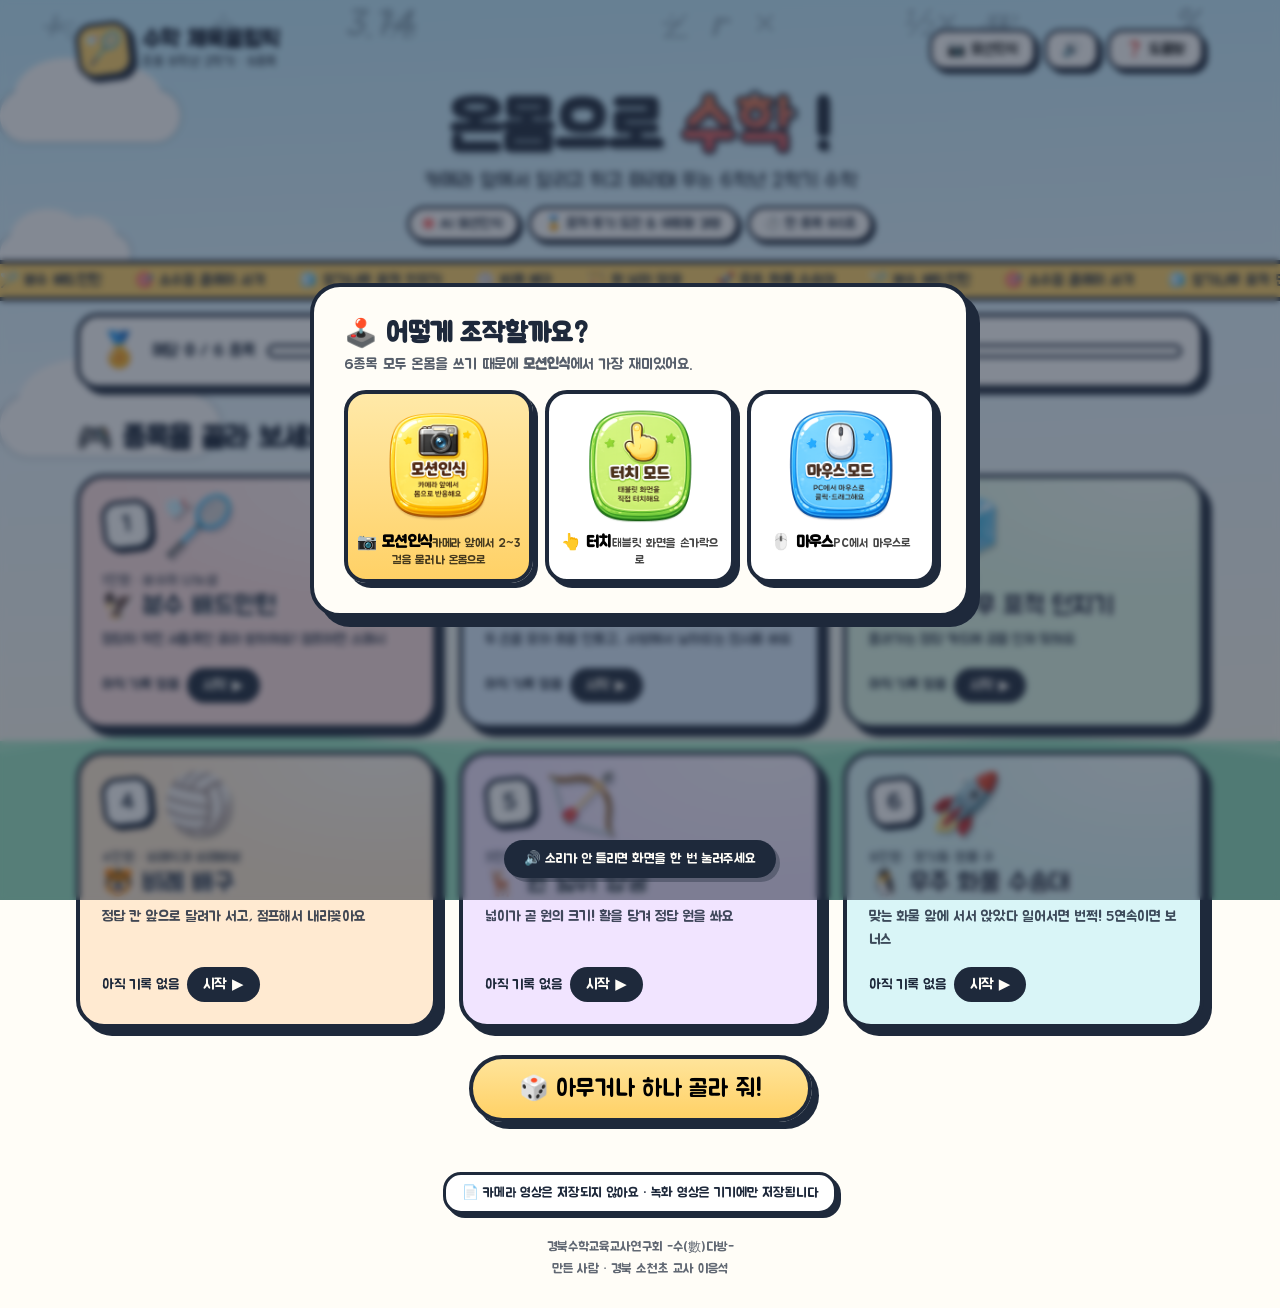
==== commit a5fab774: "6종목 전면 재설계 — 모션인식이 필요한 조작으로 지적받은 대로 6종목 중 4종목이 "커서를 올리고 누르기"라 마우스와 동작이 같았다. 종목 3은 손을 휘둘러 돌리면 정답이 그대로" ====
--- a/index.html
+++ b/index.html
@@ -108,7 +108,6 @@
         <div><b>🖱️ 마우스</b><small>PC에서 마우스로</small></div>
       </button>
     </div>
-    <button class="sheet-close" data-close>이걸로 할래요!</button>
   </div>
 </div>
 
@@ -141,22 +140,22 @@
 // 카드 색은 종목마다 다르게 — 스테이지 셀렉트처럼 한눈에 구분되게 한다
 const UNITS = [
   { id: "n1", emoji: "🏸", unit: "1단원 · 분수의 나눗셈", name: "분수 배드민턴",
-    motion: "상대와 진짜 랠리! 셔틀콕 아래로 달려가 자세로 방향을 정해요",
+    motion: "정답이 적힌 셔틀콕만 골라 받아쳐요! 점프하면 스매시",
     href: "games/u1-fracdiv.html", bg: "#FFE1E1" },
   { id: "n2", emoji: "🎯", unit: "2단원 · 소수의 나눗셈", name: "소수점 클레이 사격",
-    motion: "떨어지는 접시 셋 중 정답만 손을 뻗어 쳐내요",
+    motion: "두 손을 모아 총을 만들고, 사방에서 날아오는 접시를 쏴요",
     href: "games/u2-decdiv.html", bg: "#DCEEFF" },
-  { id: "n3", emoji: "🧊", unit: "3단원 · 공간과 입체", name: "쌓기나무 관제탑",
-    motion: "손을 크게 휘둘러 입체를 돌려 보고 카드를 쳐요",
+  { id: "n3", emoji: "🧊", unit: "3단원 · 공간과 입체", name: "쌓기나무 표적 던지기",
+    motion: "흘러가는 정답 카드에 공을 던져 맞혀요",
     href: "games/u3-solid.html", bg: "#DFF8E7" },
   { id: "n4", emoji: "🏐", unit: "4단원 · 비례식과 비례배분", name: "비례 배구",
-    motion: "상대와 진짜 랠리! 때리는 타이밍이 곧 방향이에요",
+    motion: "정답 칸 앞으로 달려가 서고, 점프해서 내리꽂아요",
     href: "games/u4-ratio.html", bg: "#FFEAD1" },
-  { id: "n5", emoji: "🏹", unit: "5단원 · 원의 넓이", name: "원 과녁 샤프슈터",
-    motion: "흘러가는 정답 풍선을 활을 당겨 쏴요",
+  { id: "n5", emoji: "🏹", unit: "5단원 · 원의 넓이", name: "원 넓이 양궁",
+    motion: "넓이가 곧 원의 크기! 활을 당겨 정답 원을 쏴요",
     href: "games/u5-circle.html", bg: "#F1E4FF" },
   { id: "n6", emoji: "🚀", unit: "6단원 · 원기둥·원뿔·구", name: "우주 화물 수송대",
-    motion: "컨베이어로 흘러오는 맞는 화물을 잡아요. 5연속이면 보너스!",
+    motion: "맞는 화물 앞에 서서 앉았다 일어서면 번쩍! 5연속이면 보너스",
     href: "games/u6-cylinder.html", bg: "#D9F5F7" },
 ];
 
@@ -224,8 +223,8 @@
 
 // ── 흐르는 띠 ──
 const tickerWords = [
-  "🏸 분수 배드민턴", "🎯 소수점 클레이 사격", "🧊 쌓기나무 관제탑",
-  "🏐 비례 배구", "🏹 원 과녁 샤프슈터", "🚀 우주 화물 수송대",
+  "🏸 분수 배드민턴", "🎯 소수점 클레이 사격", "🧊 쌓기나무 표적 던지기",
+  "🏐 비례 배구", "🏹 원 넓이 양궁", "🚀 우주 화물 수송대",
 ];
 const track = document.getElementById("tickerTrack");
 track.innerHTML = [...tickerWords, ...tickerWords].map((w) => `<span>${w}</span>`).join("");
@@ -251,7 +250,13 @@
 }
 modeBtn.addEventListener("click", () => openSheet(modeSheet));
 document.querySelectorAll(".mode-btn").forEach((btn) => {
-  btn.addEventListener("click", () => { InputMode.set(btn.dataset.mode); refreshModeBtn(); });
+  // 고르는 순간 바로 닫는다 — 확인 버튼을 한 번 더 누르게 하지 않는다.
+  // 240ms 는 "내가 이걸 골랐구나"를 눈으로 확인할 만큼만 기다리는 시간이다.
+  btn.addEventListener("click", () => {
+    InputMode.set(btn.dataset.mode);
+    refreshModeBtn();
+    setTimeout(() => closeSheet(modeSheet), 240);
+  });
 });
 refreshModeBtn();
 // 이번 브라우저 세션(탭)에서 아직 조작 방식을 안 물었다면 첫 진입에 한 번만 띄운다
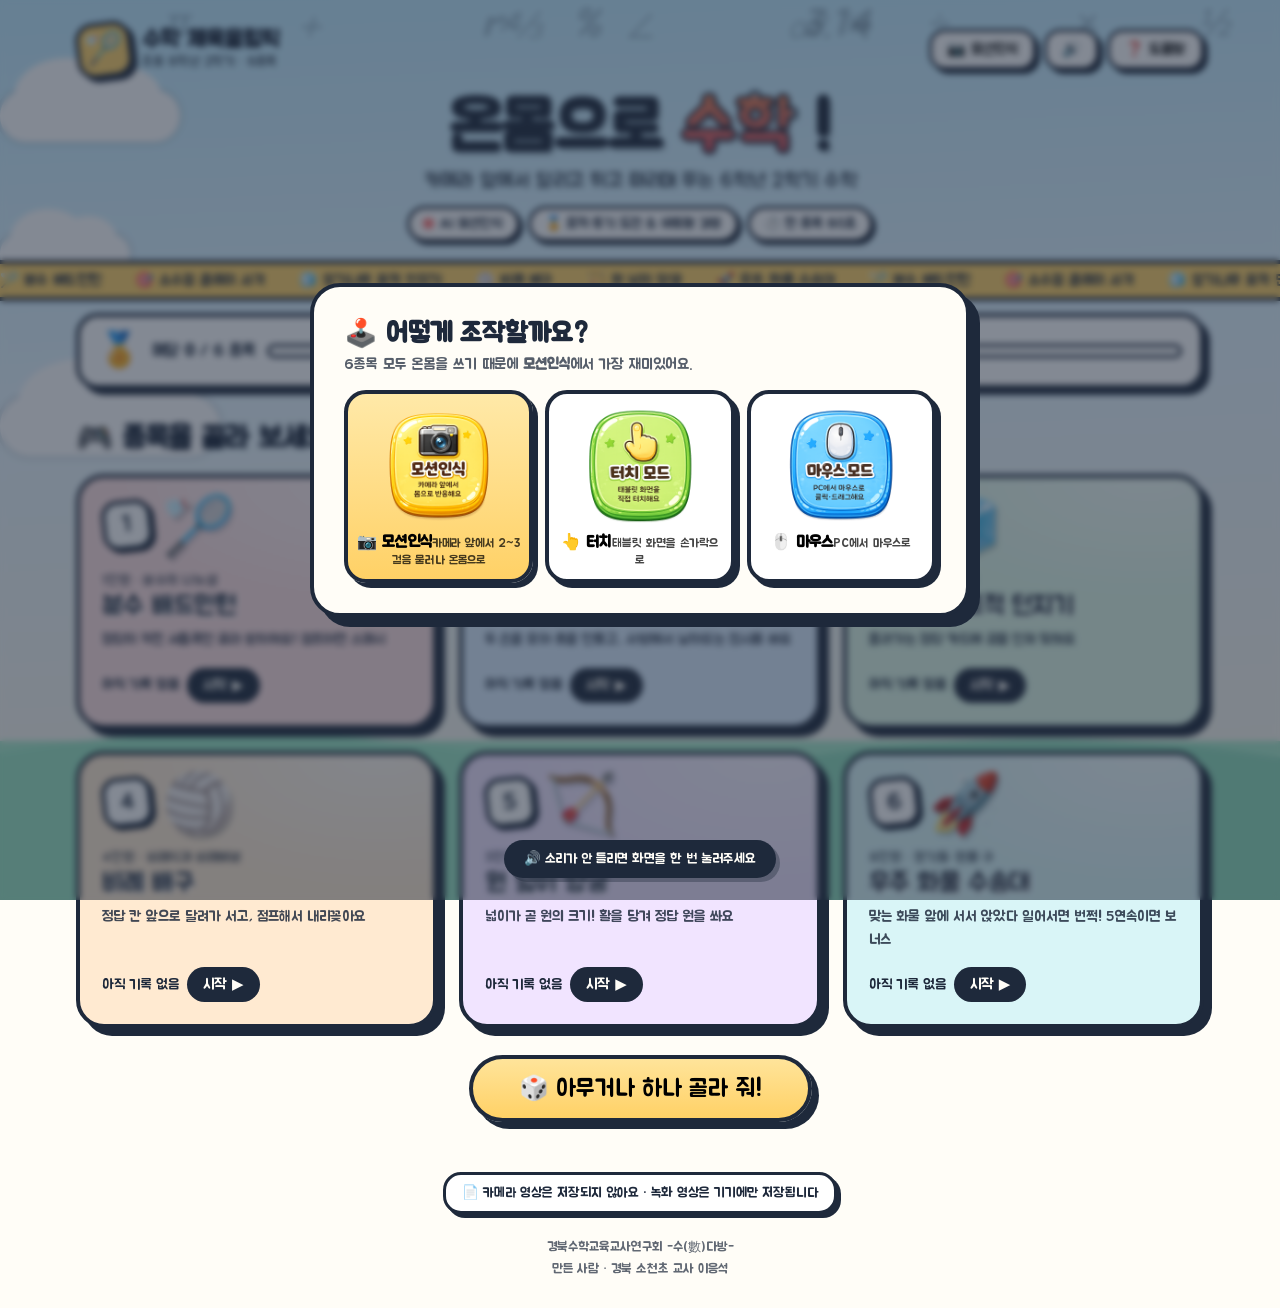
==== commit 868cc48c: "동물 캐릭터 삭제 — 종목 아이콘으로 종목마다 동물 마스코트(🦅 셔틀 · 🦉 조준이 · 🐨 던지 · 🐯 스파이크 · 🦌 샤프 · 🐧 카고)가 룰카드에서 말을 걸고 경기 중에도 화면" ====
--- a/index.html
+++ b/index.html
@@ -131,7 +131,7 @@
 
 <script type="module">
 import { HighScore, InputMode, FileAudioLoop, showSoundHint } from "./js/engine.js?v=4";
-import { CHARACTERS, irisTransition } from "./js/party.js?v=2";
+import { irisTransition } from "./js/party.js?v=2";
 
 const isMuted = () => localStorage.getItem("smo_muted") === "1";
 const bgm = new FileAudioLoop("assets/sounds/bgm.mp3", 0.35);
@@ -184,7 +184,7 @@
       <span class="card-emoji">${u.emoji}</span>
     </span>
     <span class="card-unit">${u.unit}</span>
-    <span class="card-name">${CHARACTERS[u.id].emoji} ${u.name}</span>
+    <span class="card-name">${u.name}</span>
     <span class="card-motion">${u.motion}</span>
     <span class="card-foot">
       <span class="card-best">${best ? best.label : "아직 기록 없음"}</span>
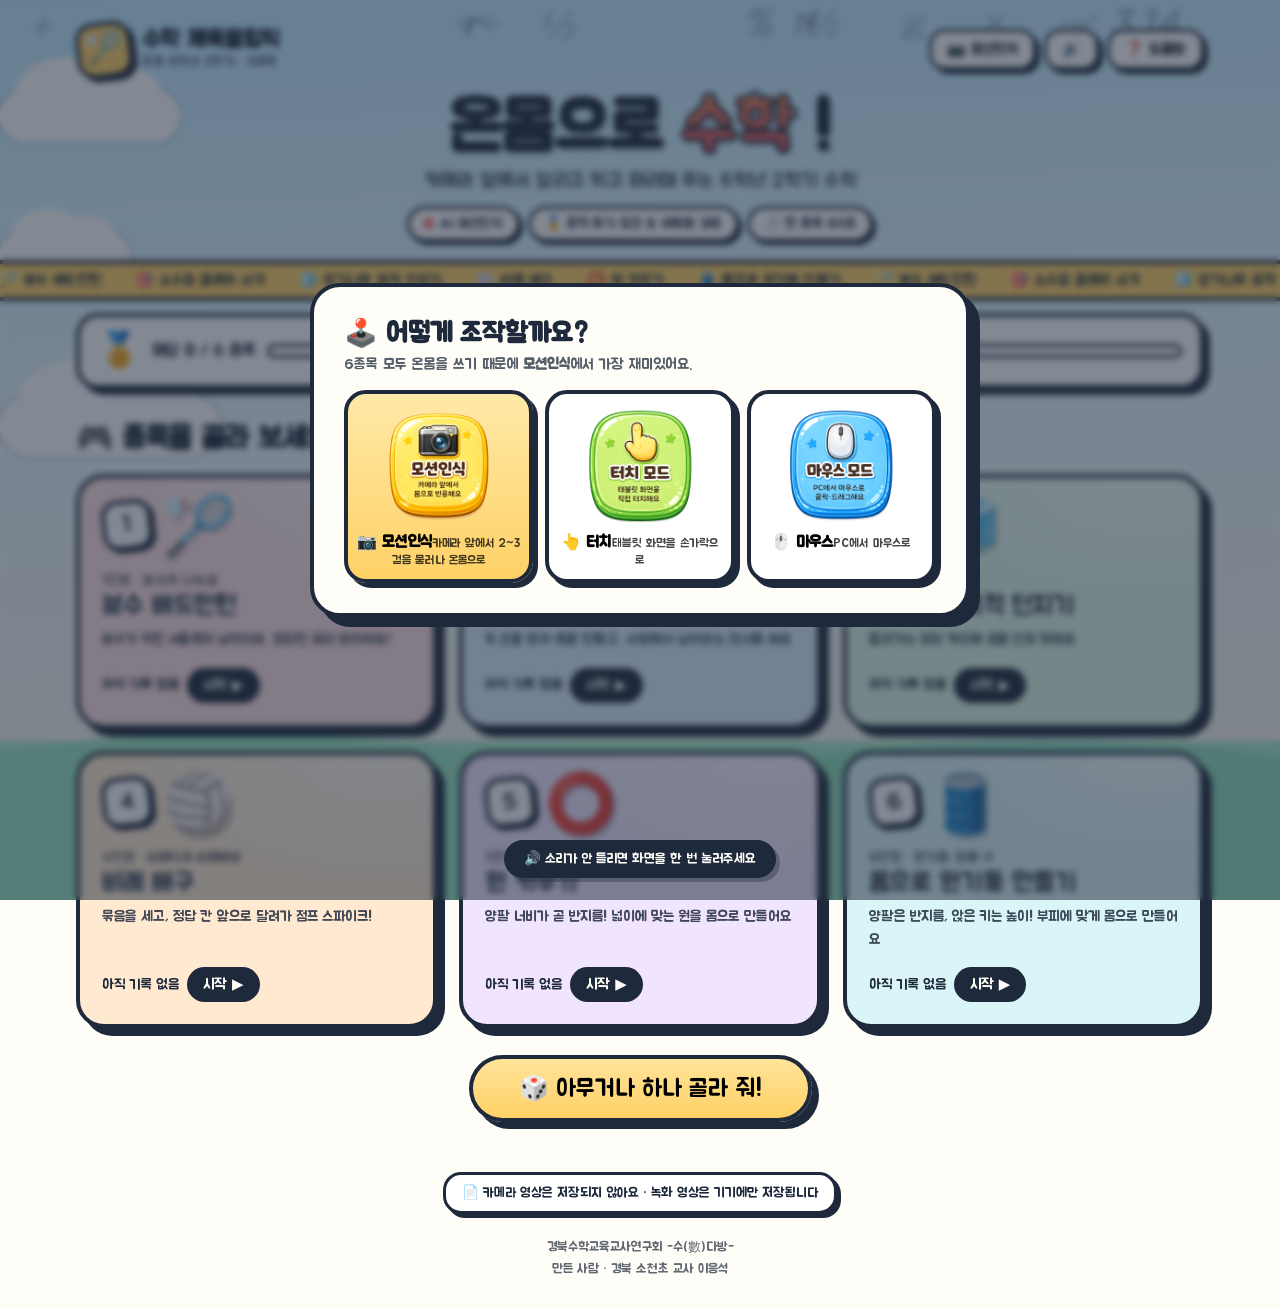
==== commit 85261c16: "계산 부담 제거 — 종목 5·6은 「고르기」를 버리고 「몸으로 만들기」로 종목 1·4·5·6의 계산이 암산으로 불가능하다는 지적, 그리고 여전히 클릭이라는 지적은 원인이 같다. 7" ====
--- a/index.html
+++ b/index.html
@@ -140,7 +140,7 @@
 // 카드 색은 종목마다 다르게 — 스테이지 셀렉트처럼 한눈에 구분되게 한다
 const UNITS = [
   { id: "n1", emoji: "🏸", unit: "1단원 · 분수의 나눗셈", name: "분수 배드민턴",
-    motion: "정답이 적힌 셔틀콕만 골라 받아쳐요! 점프하면 스매시",
+    motion: "분수가 적힌 셔틀콕이 날아와요. 정답만 골라 받아쳐요!",
     href: "games/u1-fracdiv.html", bg: "#FFE1E1" },
   { id: "n2", emoji: "🎯", unit: "2단원 · 소수의 나눗셈", name: "소수점 클레이 사격",
     motion: "두 손을 모아 총을 만들고, 사방에서 날아오는 접시를 쏴요",
@@ -149,13 +149,13 @@
     motion: "흘러가는 정답 카드에 공을 던져 맞혀요",
     href: "games/u3-solid.html", bg: "#DFF8E7" },
   { id: "n4", emoji: "🏐", unit: "4단원 · 비례식과 비례배분", name: "비례 배구",
-    motion: "정답 칸 앞으로 달려가 서고, 점프해서 내리꽂아요",
+    motion: "묶음을 세고, 정답 칸 앞으로 달려가 점프 스파이크!",
     href: "games/u4-ratio.html", bg: "#FFEAD1" },
-  { id: "n5", emoji: "🏹", unit: "5단원 · 원의 넓이", name: "원 넓이 양궁",
-    motion: "넓이가 곧 원의 크기! 활을 당겨 정답 원을 쏴요",
+  { id: "n5", emoji: "⭕", unit: "5단원 · 원의 넓이", name: "원 키우기",
+    motion: "양팔 너비가 곧 반지름! 넓이에 맞는 원을 몸으로 만들어요",
     href: "games/u5-circle.html", bg: "#F1E4FF" },
-  { id: "n6", emoji: "🚀", unit: "6단원 · 원기둥·원뿔·구", name: "우주 화물 수송대",
-    motion: "맞는 화물 앞에 서서 앉았다 일어서면 번쩍! 5연속이면 보너스",
+  { id: "n6", emoji: "🛢️", unit: "6단원 · 원기둥·원뿔·구", name: "몸으로 원기둥 만들기",
+    motion: "양팔은 반지름, 앉은 키는 높이! 부피에 맞게 몸으로 만들어요",
     href: "games/u6-cylinder.html", bg: "#D9F5F7" },
 ];
 
@@ -224,7 +224,7 @@
 // ── 흐르는 띠 ──
 const tickerWords = [
   "🏸 분수 배드민턴", "🎯 소수점 클레이 사격", "🧊 쌓기나무 표적 던지기",
-  "🏐 비례 배구", "🏹 원 넓이 양궁", "🚀 우주 화물 수송대",
+  "🏐 비례 배구", "⭕ 원 키우기", "🛢️ 몸으로 원기둥 만들기",
 ];
 const track = document.getElementById("tickerTrack");
 track.innerHTML = [...tickerWords, ...tickerWords].map((w) => `<span>${w}</span>`).join("");
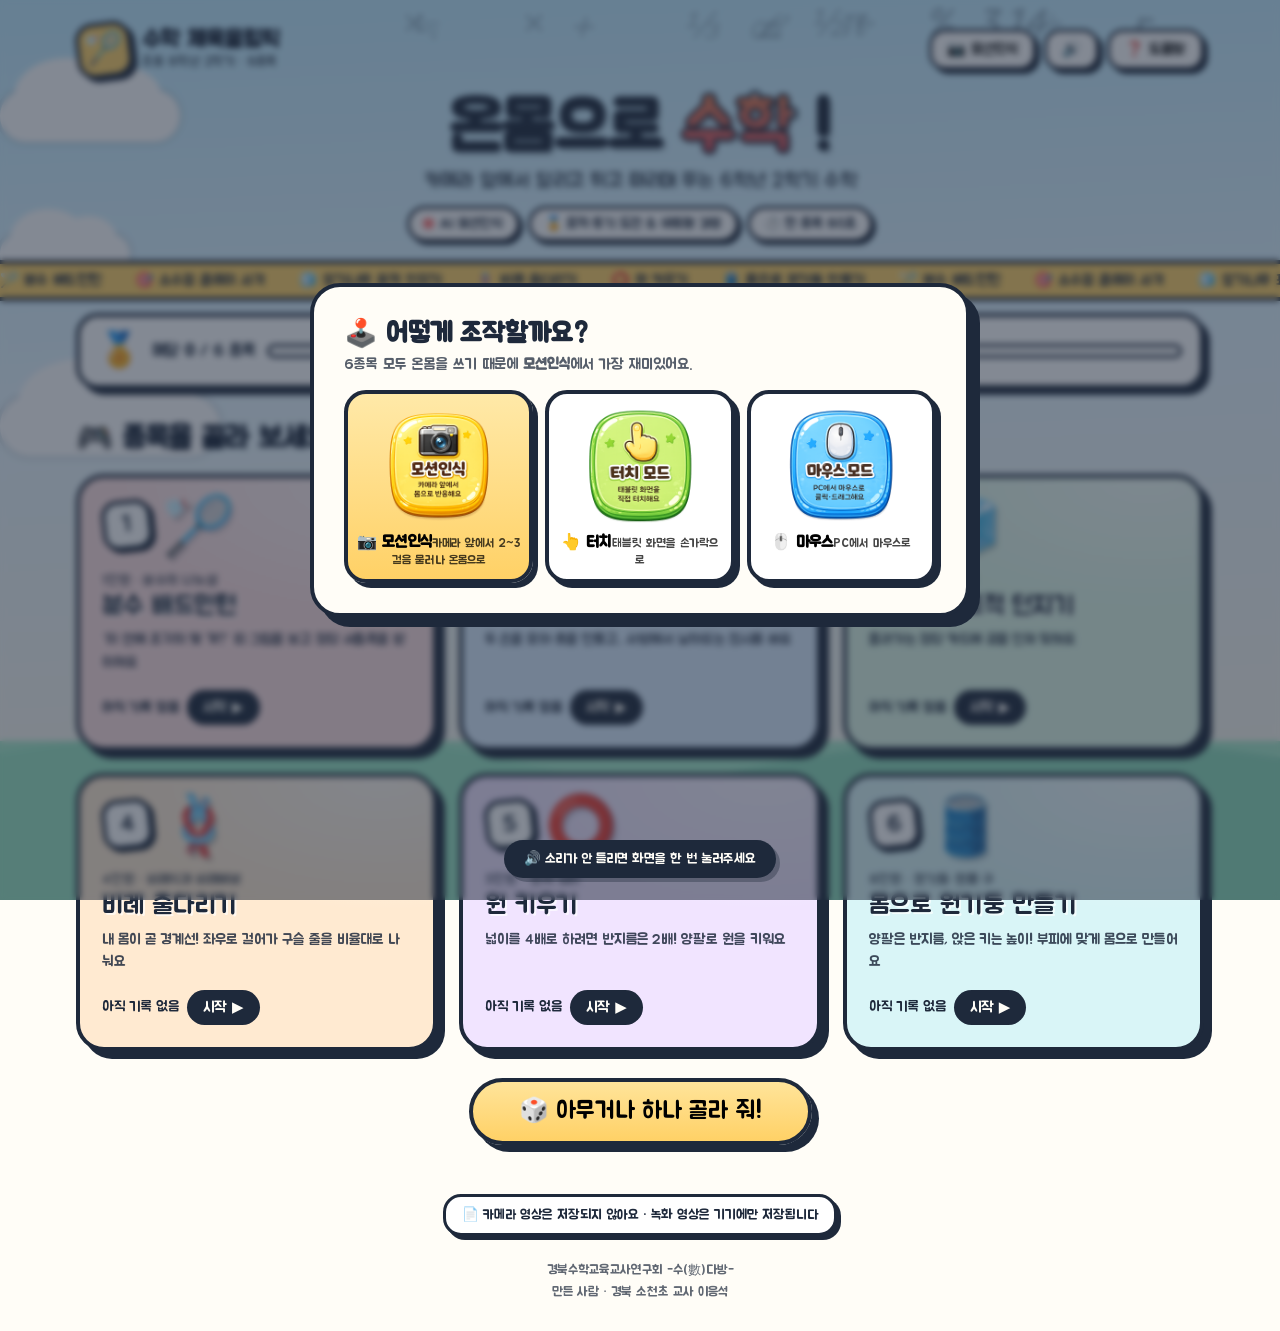
==== commit 70c01d65: "종목 1·4·5를 「계산 연습」에서 「원리 체험」으로 "1·4가 학생들에게 공부가 되나 / 뭘 하는 건지 모르겠음 / 5도 계산이 복잡하다" 는 지적에 세 종목의 <묻는 방식> 자" ====
--- a/index.html
+++ b/index.html
@@ -140,7 +140,7 @@
 // 카드 색은 종목마다 다르게 — 스테이지 셀렉트처럼 한눈에 구분되게 한다
 const UNITS = [
   { id: "n1", emoji: "🏸", unit: "1단원 · 분수의 나눗셈", name: "분수 배드민턴",
-    motion: "분수가 적힌 셔틀콕이 날아와요. 정답만 골라 받아쳐요!",
+    motion: "“이 안에 조각이 몇 개?” 띠 그림을 보고 정답 셔틀콕을 받아쳐요",
     href: "games/u1-fracdiv.html", bg: "#FFE1E1" },
   { id: "n2", emoji: "🎯", unit: "2단원 · 소수의 나눗셈", name: "소수점 클레이 사격",
     motion: "두 손을 모아 총을 만들고, 사방에서 날아오는 접시를 쏴요",
@@ -148,11 +148,11 @@
   { id: "n3", emoji: "🧊", unit: "3단원 · 공간과 입체", name: "쌓기나무 표적 던지기",
     motion: "흘러가는 정답 카드에 공을 던져 맞혀요",
     href: "games/u3-solid.html", bg: "#DFF8E7" },
-  { id: "n4", emoji: "🏐", unit: "4단원 · 비례식과 비례배분", name: "비례 배구",
-    motion: "묶음을 세고, 정답 칸 앞으로 달려가 점프 스파이크!",
+  { id: "n4", emoji: "🪢", unit: "4단원 · 비례식과 비례배분", name: "비례 줄다리기",
+    motion: "내 몸이 곧 경계선! 좌우로 걸어가 구슬 줄을 비율대로 나눠요",
     href: "games/u4-ratio.html", bg: "#FFEAD1" },
   { id: "n5", emoji: "⭕", unit: "5단원 · 원의 넓이", name: "원 키우기",
-    motion: "양팔 너비가 곧 반지름! 넓이에 맞는 원을 몸으로 만들어요",
+    motion: "넓이를 4배로 하려면 반지름은 2배! 양팔로 원을 키워요",
     href: "games/u5-circle.html", bg: "#F1E4FF" },
   { id: "n6", emoji: "🛢️", unit: "6단원 · 원기둥·원뿔·구", name: "몸으로 원기둥 만들기",
     motion: "양팔은 반지름, 앉은 키는 높이! 부피에 맞게 몸으로 만들어요",
@@ -224,7 +224,7 @@
 // ── 흐르는 띠 ──
 const tickerWords = [
   "🏸 분수 배드민턴", "🎯 소수점 클레이 사격", "🧊 쌓기나무 표적 던지기",
-  "🏐 비례 배구", "⭕ 원 키우기", "🛢️ 몸으로 원기둥 만들기",
+  "🪢 비례 줄다리기", "⭕ 원 키우기", "🛢️ 몸으로 원기둥 만들기",
 ];
 const track = document.getElementById("tickerTrack");
 track.innerHTML = [...tickerWords, ...tickerWords].map((w) => `<span>${w}</span>`).join("");
